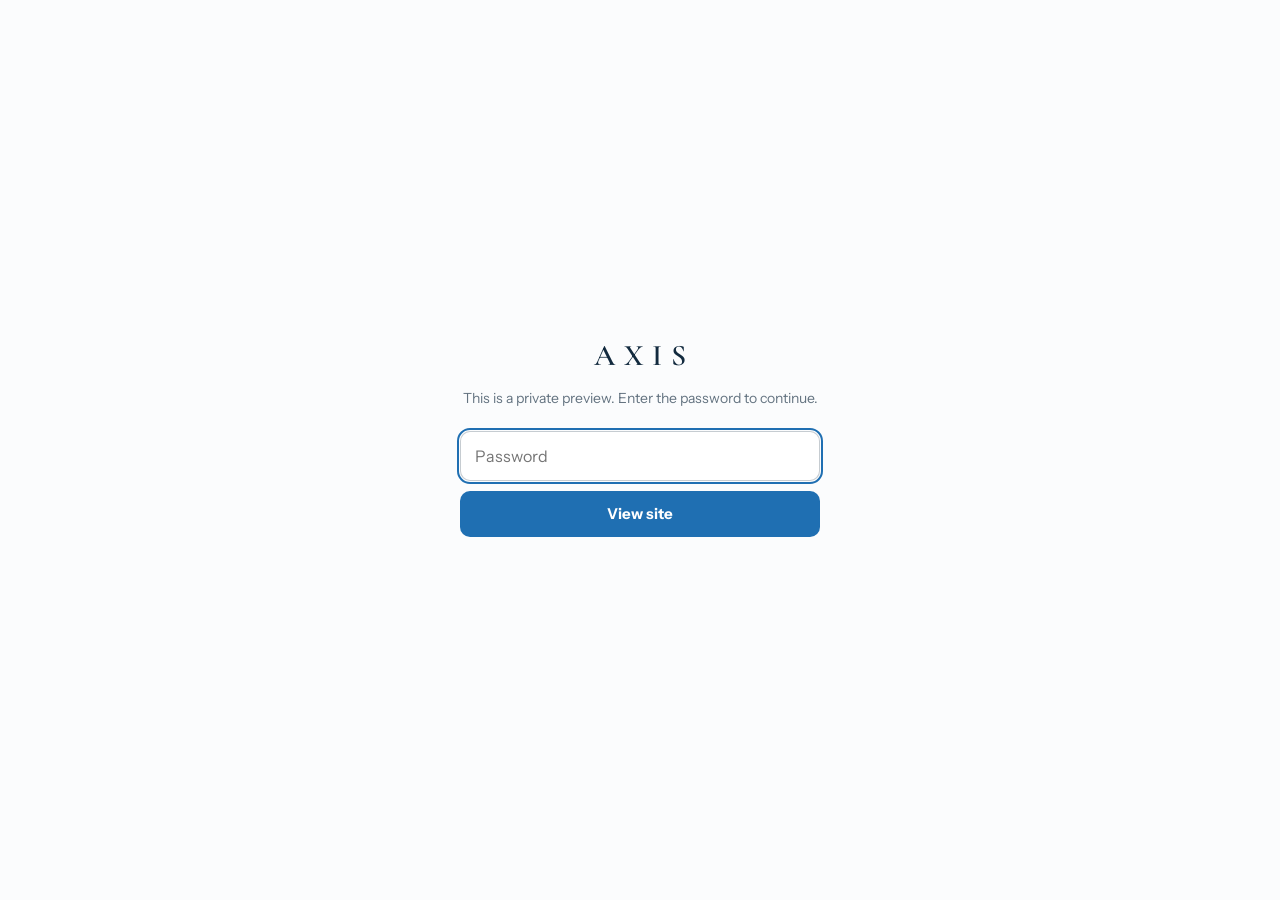
==== about.html @ 9e1ca2cb "Axis Chiropractic demo site with password screen" ====
<!DOCTYPE html>
<html lang="en">
<head>
  <meta charset="utf-8">
  <meta name="viewport" content="width=device-width, initial-scale=1">
  <meta name="robots" content="noindex, nofollow">
  <script src="gate.js"></script>
  <title>About Dr. Rob Dorn · Axis Chiropractic · Oconomowoc, WI</title>
  <meta name="description" content="Meet Dr. Rob Dorn, chiropractor in Oconomowoc, WI since 2004. NWHSU graduate and former Chiropractic Society of Wisconsin board member. Care for every chapter of life.">
  <link rel="preconnect" href="https://fonts.googleapis.com">
  <link rel="preconnect" href="https://fonts.gstatic.com" crossorigin>
  <link href="https://fonts.googleapis.com/css2?family=Cormorant+Garamond:ital,wght@0,500;0,600;1,500&family=Instrument+Sans:wght@400;500;600;700&display=swap" rel="stylesheet">
  <link rel="stylesheet" href="styles.css">
</head>
<body data-page="about">

  <header id="site-header"></header>

  <main>
    <!-- HERO / BIO -->
    <section class="about-hero bg-page">
      <div class="wrap">
        <div>
          <div class="eyebrow">About us</div>
          <h1 class="h1">Meet Dr. Rob Dorn</h1>
          <p class="about-bio">Dr. Rob has been practicing and serving Oconomowoc and the surrounding Lake Country area for 20 years. He graduated from Northwestern Health Sciences University in 2004 and headed straight back to Oconomowoc to open a solo practice.</p>
          <p class="about-bio">He's a former Chiropractic Society of Wisconsin board member and maintains membership with the ICA and CSW. Outside the office, family comes first: his son Finnegan is a constant source of enjoyment and unconditional love. He attends Whitestone Church and enjoys camping, fishing, and working out.</p>
          <div class="credstrip">
            <div class="cred"><div class="n">2004</div><div class="l">practicing since</div></div>
            <div class="cred"><div class="n">NWHSU</div><div class="l">doctorate</div></div>
            <div class="cred"><div class="n">CSW</div><div class="l">former board member</div></div>
            <div class="cred"><div class="n">ICA</div><div class="l">member</div></div>
          </div>
        </div>
        <div class="portrait-col">
          <div class="portrait-lg">
            <img src="assets/dr-rob-portrait.png" alt="Dr. Rob Dorn">
          </div>
          <div class="quote-card">
            <div class="eyebrow" style="margin-bottom:12px">Why he still gets adjusted weekly</div>
            <div class="big">"Chiropractic care helped me as a kid with asthma and allergies, then helped me perform and recover in sports. Today I still get adjusted weekly because it helps my mental acuity, sleep, and recovery. That quality of life is what I want for everyone, from babies to the more 'seasoned' folks."</div>
            <div class="by">Dr. Rob Dorn</div>
          </div>
        </div>
      </div>
    </section>

    <!-- PHILOSOPHY -->
    <section class="philosophy navy">
      <div class="wrap">
        <div class="eyebrow eyebrow--onnavy" style="margin-bottom:28px">Our philosophy</div>
        <div class="phil-grid">
          <div class="phil-card">
            <div class="t">Our mission</div>
            <div class="d">To serve our community with passion, empathy, and gratitude. You're a neighbor here, not a number; care is personal, honest, and unhurried.</div>
          </div>
          <div class="phil-card">
            <div class="t">Our purpose</div>
            <div class="d">Optimizing neurostructural function. In plain English: helping your spine and nervous system work the way they're built to, so your whole body works better.</div>
          </div>
        </div>
      </div>
    </section>

    <!-- CARE FOR EVERY CHAPTER -->
    <section class="chapter bg-white divider-top">
      <div class="wrap">
        <div class="chapter-img">
          <img src="assets/dr-rob-adjusting.png" alt="Dr. Rob adjusting an infant during a family visit">
        </div>
        <div>
          <div class="eyebrow">Care for every chapter</div>
          <h2 class="h3">From first adjustments to "seasoned" spines</h2>
          <p class="lead" style="margin:16px 0 26px;max-width:52ch">Dr. Rob's own chiropractic story started in childhood, so babies, kids, athletes, parents, and grandparents all get care adapted to their age, size, and goals. Twenty years in, many patients are second-generation.</p>
          <div class="cta-row">
            <a class="btn btn--navy btn--sm" data-href="book" href="#">Book your first visit</a>
            <a class="btn btn--outline btn--sm" href="conditions.html">See what we treat</a>
          </div>
        </div>
      </div>
    </section>
  </main>

  <footer id="site-footer"></footer>
  <div id="mobile-bar"></div>

  <script src="site.js"></script>
</body>
</html>
---- styles.css ----
/* ==========================================================================
   Axis Chiropractic — shared stylesheet
   Design tokens from the handoff reference markup. High-fidelity recreation.
   ========================================================================== */

:root {
  --bg: #FBFCFD;
  --white: #fff;
  --ink: #122A3E;
  --blue: #1F6FB2;
  --blue-light: #7FB4DE;
  --amber: #B45309;
  --amber-bg: #FFF7ED;
  --amber-hi: #FDE68A;
  --red: #D0141C;

  --muted: rgba(18, 42, 62, .75);
  --muted-2: rgba(18, 42, 62, .65);
  --muted-3: rgba(18, 42, 62, .55);

  --card-border: 1.5px solid rgba(18, 42, 62, .24);
  --amber-border: 1.5px solid rgba(180, 83, 9, .4);
  --navy-card-border: 1.5px solid rgba(251, 252, 253, .22);
  --hairline: 1px solid rgba(18, 42, 62, .1);
  --hairline-12: 1px solid rgba(18, 42, 62, .12);
  --input-border: 1px solid rgba(18, 42, 62, .2);

  --serif: 'Cormorant Garamond', Georgia, serif;
  --sans: 'Instrument Sans', system-ui, -apple-system, sans-serif;

  --sh-float: 0 10px 28px rgba(18, 42, 62, .12);
  --sh-relief: 0 18px 44px rgba(18, 42, 62, .18);
  --sh-portrait: 0 14px 34px rgba(18, 42, 62, .16);

  --maxw: 1200px;
  --pad-x: 48px;
}

* { box-sizing: border-box; }

html { -webkit-text-size-adjust: 100%; }

body {
  margin: 0;
  background: var(--bg);
  font-family: var(--sans);
  color: var(--ink);
  font-size: 16px;
  line-height: 1.5;
  -webkit-font-smoothing: antialiased;
}

img { max-width: 100%; }

a { color: inherit; text-decoration: none; }

/* full-bleed section, constrained inner content ------------------------------ */
.wrap {
  max-width: var(--maxw);
  margin: 0 auto;
  padding: 0 var(--pad-x);
}

.section { padding: 60px 0; }
.section--tight { padding: 54px 0; }
.section--pad-top-lg { padding-top: 70px; }
.bg-white { background: var(--white); }
.bg-page { background: var(--bg); }
.divider-top { border-top: var(--hairline); }

/* ---------- typography helpers ---------- */
.eyebrow {
  font-family: var(--sans);
  font-weight: 600;
  font-size: 12px;
  letter-spacing: .14em;
  text-transform: uppercase;
  color: var(--blue);
  margin-bottom: 20px;
}
.eyebrow--amber { color: var(--amber); }
.eyebrow--onnavy { color: var(--blue-light); }
.eyebrow--gold { color: var(--amber-hi); }
.eyebrow--muted { color: var(--muted-3); }

.serif { font-family: var(--serif); font-weight: 500; }

.h1 { font-family: var(--serif); font-weight: 500; font-size: 58px; line-height: 1.05; text-wrap: pretty; margin: 0; }
.h2 { font-family: var(--serif); font-weight: 500; font-size: 42px; line-height: 1.1; text-wrap: pretty; margin: 0; }
.h3 { font-family: var(--serif); font-weight: 500; font-size: 36px; line-height: 1.15; margin: 0; }
.h4 { font-family: var(--serif); font-weight: 500; font-size: 30px; margin: 0; }

.lead { font-size: 17px; line-height: 1.65; color: var(--muted); }

/* ---------- buttons ---------- */
.btn {
  display: inline-flex;
  align-items: center;
  justify-content: center;
  gap: 8px;
  font-family: var(--sans);
  font-weight: 600;
  font-size: 15px;
  padding: 16px 32px;
  border-radius: 999px;
  border: 1.5px solid transparent;
  cursor: pointer;
  transition: background-color .15s ease, color .15s ease, border-color .15s ease, box-shadow .15s ease, opacity .15s ease;
  white-space: nowrap;
  text-align: center;
}
.btn--navy { background: var(--ink); color: var(--bg); }
.btn--navy:hover { background: #1c3d59; }
.btn--outline { background: transparent; color: var(--ink); border-color: rgba(18, 42, 62, .25); }
.btn--outline:hover { border-color: var(--blue); box-shadow: 0 4px 16px rgba(18, 42, 62, .08); }
.btn--blue { background: var(--blue); color: #fff; }
.btn--blue:hover { background: #185a92; }
.btn--amber { background: var(--amber); color: var(--amber-bg); font-weight: 700; }
.btn--amber:hover { background: #97440a; }
.btn--sm { padding: 13px 24px; font-size: 13.5px; }
.btn--block { display: flex; width: 100%; }

/* ==========================================================================
   Header: utility bar + primary nav (injected by site.js)
   ========================================================================== */
.util-bar {
  background: var(--ink);
  color: var(--bg);
  font-size: 12.5px;
}
.util-bar .wrap {
  display: flex;
  align-items: center;
  justify-content: space-between;
  padding-top: 9px;
  padding-bottom: 9px;
}
.util-left { display: flex; gap: 22px; opacity: .9; }
.util-phone { font-weight: 600; letter-spacing: .03em; }

.nav {
  background: var(--white);
  border-bottom: var(--hairline-12);
  position: relative;
  z-index: 40;
}
.nav .wrap {
  display: flex;
  align-items: center;
  justify-content: space-between;
  padding-top: 18px;
  padding-bottom: 18px;
}
.nav-links {
  display: flex;
  align-items: center;
  gap: 30px;
  font-size: 14.5px;
  font-weight: 500;
}
.nav-links a { transition: opacity .15s ease; }
.nav-links a.navlink { opacity: .6; }
.nav-links a.navlink:hover { opacity: 1; }
.nav-links a.navlink.is-active { opacity: 1; }

/* logo lockup (HTML, not image) */
.lockup { display: flex; flex-direction: column; line-height: 1; }
.lockup .word {
  font-family: var(--serif);
  font-weight: 600;
  letter-spacing: .3em;
  color: var(--ink);
  margin-right: -.3em;
}
.lockup .rule { background: var(--red); }
.lockup .sub {
  font-weight: 700;
  letter-spacing: .29em;
  color: var(--ink);
  margin-right: -.29em;
}
/* nav lockup size */
.nav .lockup .word { font-size: 27px; }
.nav .lockup .rule { height: 2px; margin: 3px 0 4px; }
.nav .lockup .sub { font-size: 9px; }

/* hamburger */
.hamburger {
  display: none;
  flex-direction: column;
  gap: 4.5px;
  padding: 8px;
  background: none;
  border: 0;
  cursor: pointer;
}
.hamburger span { width: 22px; height: 2px; background: var(--ink); border-radius: 2px; display: block; }
.hamburger span:last-child { width: 15px; }

/* mobile drawer */
.drawer {
  display: none;
  flex-direction: column;
  padding: 8px 20px 18px;
  background: var(--white);
  border-bottom: var(--hairline-12);
}
.drawer.is-open { display: flex; }
.drawer a {
  padding: 13px 4px;
  font-size: 16px;
  font-weight: 500;
  min-height: 44px;
  display: flex;
  align-items: center;
  border-bottom: 1px solid rgba(18, 42, 62, .08);
}
.drawer a.is-active { color: var(--blue); }
.drawer .btn { margin-top: 14px; }

/* ==========================================================================
   Footer (injected)
   ========================================================================== */
.site-footer { background: var(--ink); color: var(--bg); }
.site-footer .wrap {
  display: flex;
  align-items: center;
  justify-content: space-between;
  gap: 24px;
  padding-top: 30px;
  padding-bottom: 30px;
}
.site-footer .lockup .word { font-size: 19px; color: var(--bg); }
.site-footer .lockup .rule { height: 1.5px; margin: 2px 0 3px; }
.site-footer .lockup .sub { font-size: 6.5px; letter-spacing: .28em; color: var(--bg); margin-right: -.28em; }
.footer-addr { font-size: 13px; opacity: .75; }
.footer-book {
  font-size: 13px;
  font-weight: 600;
  border-bottom: 1px solid rgba(251, 252, 253, .5);
  padding-bottom: 2px;
  white-space: nowrap;
}
.footer-book:hover { border-bottom-color: rgba(251, 252, 253, .9); }

/* ==========================================================================
   Mobile sticky bar (injected)
   ========================================================================== */
.mobile-bar {
  display: none;
  position: fixed;
  bottom: 0;
  left: 0;
  right: 0;
  gap: 10px;
  padding: 12px 16px;
  background: rgba(251, 252, 253, .97);
  border-top: var(--hairline-12);
  backdrop-filter: blur(6px);
  z-index: 50;
}
.mobile-bar .book { flex: 1; }
.mobile-bar .call { width: 110px; }

/* ==========================================================================
   Cards / shared components
   ========================================================================== */
.navy { background: var(--ink); color: var(--bg); }
.navy .eyebrow { color: var(--blue-light); }

.card {
  border: var(--card-border);
  border-radius: 12px;
  background: var(--white);
  transition: border-color .15s ease, box-shadow .15s ease;
}
.card--link:hover { border-color: var(--blue); box-shadow: var(--sh-float); }

.navy-card {
  background: var(--ink);
  color: var(--bg);
  border-radius: 16px;
  box-shadow: var(--sh-relief);
}

.amber-card {
  background: #fff;
  border: var(--amber-border);
  border-radius: 10px;
}

.section-head {
  display: flex;
  justify-content: space-between;
  align-items: baseline;
  gap: 20px;
  margin-bottom: 34px;
}
.section-head .kicker {
  font-family: var(--sans);
  font-weight: 600;
  font-size: 12px;
  letter-spacing: .14em;
  color: var(--muted-3);
  text-transform: uppercase;
  white-space: nowrap;
}

/* ---------- HERO (home) ---------- */
.hero .wrap {
  display: grid;
  grid-template-columns: 1.08fr .92fr;
  grid-template-areas: "copy media" "trust media";
  gap: 0 52px;
  align-items: center;
  padding-top: 66px;
  padding-bottom: 58px;
}
.hero-copy { grid-area: copy; }
.hero-media { grid-area: media; position: relative; align-self: center; }
.hero-trust { grid-area: trust; }
.hero-copy .h1 { margin-top: 0; }
.hero-copy .lead { margin: 22px 0 30px; max-width: 46ch; }
.cta-row { display: flex; align-items: center; gap: 16px; flex-wrap: wrap; }
.trust-row {
  display: flex;
  gap: 30px;
  margin-top: 38px;
  font-size: 16.5px;
  color: rgba(18, 42, 62, .7);
  flex-wrap: wrap;
}
.trust-row b { color: var(--ink); font-weight: 700; }

.arch {
  height: 620px;
  border-radius: 235px 235px 16px 16px;
  overflow: hidden;
}
.arch img { width: 148%; height: auto; margin-left: -48%; margin-top: -22%; display: block; }

.float-card {
  position: absolute;
  left: -26px;
  bottom: 30px;
  background: #fff;
  border: var(--hairline-12);
  border-radius: 12px;
  padding: 15px 20px;
  box-shadow: var(--sh-float);
}
.float-card .t { font-size: 13px; font-weight: 600; margin-bottom: 3px; }
.float-card .s { font-weight: 600; font-size: 12.5px; color: var(--blue); }

/* ---------- same-day relief band ---------- */
.relief { background: linear-gradient(105deg, #FFF7ED 0%, #FBFCFD 60%); border-top: var(--hairline); }
.relief .wrap {
  display: grid;
  grid-template-columns: 1.1fr .9fr;
  gap: 52px;
  align-items: center;
  padding-top: 58px;
  padding-bottom: 58px;
}
.relief .h2 { color: var(--ink); }
.relief-lead { font-size: 15.5px; line-height: 1.65; color: rgba(18, 42, 62, .72); margin: 18px 0 26px; max-width: 52ch; }
.scenarios { display: grid; grid-template-columns: 1fr 1fr; gap: 11px; max-width: 560px; }
.scenario {
  display: flex;
  gap: 11px;
  align-items: center;
  background: #fff;
  border: var(--amber-border);
  border-radius: 10px;
  padding: 14px 16px;
  font-size: 14px;
  font-weight: 600;
}
.scenario .arw { color: var(--amber); font-weight: 800; }
.er-note { font-size: 12.5px; color: rgba(18, 42, 62, .55); margin-top: 20px; max-width: 60ch; }

.relief-card { padding: 38px; }
.relief-card .num { font-family: var(--serif); font-size: 38px; font-weight: 500; letter-spacing: .01em; }
.relief-card .desc { font-size: 14px; line-height: 1.6; opacity: .75; margin: 12px 0 22px; }
.relief-card .callback {
  border: 1px solid rgba(251, 252, 253, .3);
  border-radius: 10px;
  padding: 13px;
  text-align: center;
  font-size: 13.5px;
  font-weight: 600;
  margin-top: 10px;
  display: block;
  transition: background-color .15s ease;
}
.relief-card .callback:hover { background: rgba(251, 252, 253, .08); }

/* ---------- conditions grid ---------- */
.cond-grid { display: grid; grid-template-columns: repeat(3, 1fr); gap: 14px; }
.cond {
  border: var(--card-border);
  border-radius: 12px;
  background: var(--white);
  padding: 24px 26px;
  display: flex;
  justify-content: space-between;
  align-items: center;
  gap: 12px;
  transition: border-color .15s ease, box-shadow .15s ease;
}
.cond:hover { border-color: var(--blue); box-shadow: var(--sh-float); }
.cond .ct { font-size: 17px; font-weight: 700; }
.cond .cs { font-size: 13.5px; color: rgba(18, 42, 62, .6); margin-top: 4px; }
.cond .arw { color: var(--blue); font-weight: 700; flex: none; }

/* ---------- who we see ---------- */
.audiences { display: grid; grid-template-columns: repeat(4, 1fr); gap: 20px; }
.audience .at { font-family: var(--serif); font-size: 25px; margin-bottom: 8px; }
.audience .ad { font-size: 14px; line-height: 1.6; opacity: .72; }

/* ---------- first visit steps ---------- */
.steps {
  display: grid;
  grid-template-columns: 1fr 1fr 1fr;
  border: var(--card-border);
  border-radius: 12px;
  overflow: hidden;
  background: #fff;
}
.step { padding: 32px 30px; }
.step + .step { border-left: var(--card-border); }
.step-num {
  width: 34px; height: 34px;
  border-radius: 50%;
  background: var(--ink);
  color: #fff;
  display: grid;
  place-items: center;
  font-family: var(--serif);
  font-size: 22px;
  font-weight: 600;
  margin-bottom: 16px;
}
.step-t { font-size: 19px; font-weight: 700; margin-bottom: 9px; }
.step-d { font-size: 14.5px; line-height: 1.6; color: var(--muted-2); }

/* ---------- new patient special + reviews split ---------- */
.split-2 { display: grid; grid-template-columns: 1fr 1fr; background: #fff; }
.split-2 .cell { padding: 56px 48px; }
.split-2 .cell--border { border-right: var(--hairline); }
.mini-form { display: grid; gap: 10px; max-width: 360px; }
.field {
  border: var(--input-border);
  border-radius: 9px;
  padding: 13px 16px;
  font-size: 14px;
  font-family: var(--sans);
  color: var(--ink);
  background: #fff;
  width: 100%;
}
.field::placeholder { color: rgba(18, 42, 62, .45); }
textarea.field { resize: vertical; min-height: 96px; }

.quote { font-family: var(--serif); font-size: 23px; line-height: 1.45; font-style: italic; }
.quote-by { margin-top: 12px; font-size: 13.5px; font-weight: 600; }

/* ---------- faq + pricing ---------- */
.faq-list { display: grid; gap: 12px; }
.faq {
  border: var(--card-border);
  border-radius: 11px;
  padding: 19px 22px;
  background: #fff;
}
.faq .q { font-size: 15.5px; font-weight: 700; }
.faq .a { font-size: 14px; line-height: 1.6; color: var(--muted-2); margin-top: 6px; }

/* ---------- meet dr rob teaser ---------- */
.meet .wrap {
  display: grid;
  grid-template-columns: auto 1fr auto;
  gap: 44px;
  align-items: center;
  padding-top: 44px;
  padding-bottom: 44px;
}
.meet-portrait { width: 110px; height: 110px; border-radius: 50%; overflow: hidden; }
.meet-portrait img { width: 100%; height: 100%; object-fit: cover; display: block; }
.meet-name { font-family: var(--serif); font-size: 27px; font-weight: 500; }
.meet-body { font-size: 14.5px; line-height: 1.6; color: rgba(18, 42, 62, .7); margin-top: 6px; max-width: 62ch; }

/* ---------- map band ---------- */
.mapband { display: grid; grid-template-columns: 1fr 1fr; background: var(--bg); border-top: var(--hairline); }
.mapband .map { min-height: 300px; overflow: hidden; }
.mapband .map iframe { width: 100%; height: 100%; min-height: 300px; border: 0; display: block; }
.mapband .info { padding: 48px; }
.hours-grid {
  display: grid;
  grid-template-columns: auto 1fr;
  gap: 9px 26px;
  font-size: 14.5px;
  color: var(--muted);
}
.hours-grid b { font-weight: 700; color: var(--ink); }

/* ==========================================================================
   Services page
   ========================================================================== */
.pagehero .wrap { padding-top: 70px; padding-bottom: 56px; }
.pagehero .h1 { font-size: 54px; line-height: 1.06; }
.pagehero .lead { margin: 22px 0 30px; max-width: 58ch; }
.pagehero .h1 { max-width: 22ch; }

.two-col { display: grid; grid-template-columns: 1.1fr .9fr; gap: 52px; align-items: center; }
.two-col .body { font-size: 15.5px; line-height: 1.7; color: var(--muted); max-width: 56ch; }
.two-col .body + .body { margin-top: 16px; }

.every-card { background: var(--ink); color: var(--bg); border-radius: 16px; padding: 36px; }
.every-list { display: grid; gap: 20px; }
.every-list .it .t { font-family: var(--serif); font-size: 23px; margin-bottom: 5px; }
.every-list .it .d { font-size: 14px; line-height: 1.6; opacity: .72; }

.chip-grid { display: grid; grid-template-columns: repeat(3, 1fr); gap: 14px; }
.chip {
  border: var(--card-border);
  border-radius: 12px;
  padding: 22px 24px;
  background: #fff;
  display: flex;
  justify-content: space-between;
  align-items: center;
  gap: 10px;
  font-size: 16px;
  font-weight: 700;
  transition: border-color .15s ease, box-shadow .15s ease;
}
.chip:hover { border-color: var(--blue); box-shadow: var(--sh-float); }
.chip .arw { color: var(--blue); font-weight: 700; flex: none; }

.pricing-card { background: var(--ink); color: var(--bg); border-radius: 14px; padding: 32px 34px; width: 100%; }
.pricing-card .t { font-family: var(--serif); font-size: 25px; line-height: 1.25; }
.pricing-card .d { font-size: 14px; line-height: 1.6; opacity: .75; margin-top: 10px; }

/* ==========================================================================
   About page
   ========================================================================== */
.about-hero .wrap { display: grid; grid-template-columns: 1.15fr .85fr; gap: 56px; align-items: start; padding-top: 70px; padding-bottom: 58px; }
.about-hero .h1 { font-size: 54px; line-height: 1.06; }
.about-bio { font-size: 16.5px; line-height: 1.7; color: rgba(18, 42, 62, .78); max-width: 58ch; }
.about-bio + .about-bio { margin-top: 16px; }
.credstrip { display: flex; margin-top: 36px; border-top: var(--hairline-12); flex-wrap: wrap; }
.cred { padding: 18px 32px; border-left: var(--hairline-12); }
.cred:first-child { padding-left: 0; border-left: 0; }
.cred:last-child { padding-right: 0; }
.cred .n { font-family: var(--serif); font-size: 27px; font-weight: 600; }
.cred .l { font-size: 12.5px; color: rgba(18, 42, 62, .6); margin-top: 3px; }

.portrait-col { display: flex; flex-direction: column; align-items: center; gap: 22px; }
.portrait-lg {
  width: 180px; height: 180px;
  border-radius: 50%;
  overflow: hidden;
  border: 4px solid #fff;
  box-shadow: var(--sh-portrait);
  flex: none;
}
.portrait-lg img { width: 100%; height: 100%; object-fit: cover; display: block; }
.quote-card { background: #fff; border: var(--card-border); border-radius: 14px; padding: 28px 30px; }
.quote-card .big { font-family: var(--serif); font-size: 19.5px; line-height: 1.5; font-style: italic; color: rgba(18, 42, 62, .9); }
.quote-card .by { margin-top: 12px; font-size: 13px; font-weight: 700; }

.philosophy .wrap { padding-top: 58px; padding-bottom: 58px; }
.phil-grid { display: grid; grid-template-columns: 1fr 1fr; gap: 24px; }
.phil-card {
  background: rgba(251, 252, 253, .06);
  border: var(--navy-card-border);
  border-radius: 14px;
  padding: 32px 34px;
}
.phil-card .t { font-family: var(--serif); font-size: 27px; margin-bottom: 10px; }
.phil-card .d { font-size: 15px; line-height: 1.65; opacity: .78; }

.chapter .wrap { display: grid; grid-template-columns: .9fr 1.1fr; gap: 52px; align-items: center; padding-top: 58px; padding-bottom: 58px; }
.chapter-img { height: 360px; border-radius: 16px; overflow: hidden; }
.chapter-img img { width: 148%; height: auto; margin-left: -48%; margin-top: -16%; display: block; }

/* ==========================================================================
   Contact page
   ========================================================================== */
.contact-cards { display: grid; grid-template-columns: 1fr 1fr 1fr; gap: 16px; }
.contact-card { border: var(--card-border); border-radius: 14px; padding: 28px; background: #fff; transition: border-color .15s ease, box-shadow .15s ease; }
.contact-card:hover { border-color: var(--blue); box-shadow: var(--sh-float); }
.contact-card .lbl { font-size: 11.5px; font-weight: 600; letter-spacing: .14em; text-transform: uppercase; margin-bottom: 10px; color: var(--blue); }
.contact-card .lbl--amber { color: var(--amber); }
.contact-card .big { font-family: var(--serif); font-size: 28px; font-weight: 500; }
.contact-card .big--sm { font-size: 24px; line-height: 1.2; }
.contact-card .sub { font-size: 13.5px; color: var(--muted-2); margin-top: 8px; }
.contact-card--amber { border: var(--amber-border); background: linear-gradient(135deg, #FFF7ED, #FDF1DF); }

.contact-form-grid { display: grid; grid-template-columns: 1.1fr .9fr; gap: 52px; }
.msg-form .grid2 { display: grid; grid-template-columns: 1fr 1fr; gap: 12px; }
.msg-form .span2 { grid-column: 1 / -1; }
.form-foot { display: flex; align-items: center; gap: 16px; margin-top: 16px; flex-wrap: wrap; }
.form-foot .note { font-size: 12.5px; color: var(--muted-3); }

.side-stack { display: flex; flex-direction: column; gap: 20px; }
.hours-card { border: var(--card-border); border-radius: 14px; padding: 30px 32px; background: var(--bg); }
.hours-card .t { font-family: var(--serif); font-size: 25px; font-weight: 500; margin-bottom: 16px; }
.call-card { background: linear-gradient(135deg, #FFF7ED, #FDF1DF); border: var(--amber-border); border-radius: 14px; padding: 28px 32px; }
.call-card .t { font-family: var(--serif); font-size: 22px; line-height: 1.3; }

/* form status message */
.form-status { display: none; }
.form-status.is-visible { display: block; }
.form-success {
  border: var(--card-border);
  border-color: rgba(31, 111, 178, .5);
  background: rgba(31, 111, 178, .06);
  border-radius: 12px;
  padding: 24px 26px;
  font-size: 15px;
  line-height: 1.6;
}
.form-error {
  color: var(--amber);
  font-size: 13.5px;
  margin-top: 10px;
  display: none;
}
.form-error.is-visible { display: block; }
.field.is-invalid { border-color: var(--amber); }

/* ==========================================================================
   Conditions page
   ========================================================================== */
.cond-hero .wrap { padding-top: 70px; padding-bottom: 40px; }
.cond-hero .h1 { font-size: 54px; line-height: 1.06; }
.cond-index { display: flex; flex-wrap: wrap; gap: 10px; margin-top: 28px; }
.cond-index a {
  border: var(--card-border);
  border-radius: 999px;
  padding: 9px 18px;
  font-size: 13.5px;
  font-weight: 600;
  transition: border-color .15s ease, background-color .15s ease;
}
.cond-index a:hover { border-color: var(--blue); background: rgba(31, 111, 178, .05); }

.cond-sections { display: grid; gap: 0; }
.cond-item {
  padding: 36px 0;
  border-top: var(--hairline);
  scroll-margin-top: 90px;
}
.cond-item .cnum { font-family: var(--sans); font-weight: 600; font-size: 12px; letter-spacing: .14em; color: var(--blue); }
.cond-item .h3 { margin: 8px 0 8px; }
.cond-item .desc { font-size: 16px; line-height: 1.65; color: var(--muted); max-width: 60ch; }

/* ==========================================================================
   Responsive: mobile (<= 900px)
   ========================================================================== */
@media (max-width: 900px) {
  :root { --pad-x: 20px; }

  .section, .section--tight { padding: 36px 0; }
  .section--pad-top-lg { padding-top: 36px; }

  /* header */
  .util-bar { font-size: 11.5px; }
  .util-bar .wrap { justify-content: center; gap: 14px; padding-top: 8px; padding-bottom: 8px; }
  .util-left { gap: 14px; }
  .util-left .util-addr { display: none; }
  .nav .wrap { padding-top: 14px; padding-bottom: 14px; }
  .nav .lockup .word { font-size: 21px; }
  .nav .lockup .rule { height: 1.5px; margin: 2px 0 3px; }
  .nav .lockup .sub { font-size: 7px; }
  .nav-links { display: none; }
  .hamburger { display: flex; }

  .mobile-bar { display: flex; }
  body { padding-bottom: 76px; }

  /* typography down-scale */
  .h1 { font-size: 38px; line-height: 1.08; }
  .h2 { font-size: 29px; line-height: 1.12; }
  .h3 { font-size: 28px; }
  .h4 { font-size: 24px; }
  .lead { font-size: 15px; line-height: 1.6; }
  .eyebrow { font-size: 10.5px; margin-bottom: 12px; }

  .section-head { flex-direction: column; gap: 6px; margin-bottom: 18px; }

  /* HERO */
  .hero .wrap {
    grid-template-columns: 1fr;
    grid-template-areas: "copy" "media" "trust";
    gap: 0;
    padding-top: 34px;
    padding-bottom: 30px;
  }
  .hero-copy .lead { margin: 14px 0 20px; max-width: none; }
  .hero-copy .cta-row { flex-direction: column; align-items: stretch; gap: 10px; }
  .hero-copy .cta-row .btn { width: 100%; }
  .arch { height: 440px; border-radius: 175px 175px 14px 14px; }
  .arch img { margin-top: -20%; }
  .float-card { left: 10px; bottom: 14px; padding: 11px 15px; border-radius: 11px; }
  .hero-trust { margin-top: 0; }
  .trust-row { justify-content: center; gap: 18px; margin-top: 18px; font-size: 13.5px; }

  /* relief */
  .relief { background: linear-gradient(160deg, #FFF7ED 0%, #FBFCFD 80%); }
  .relief .wrap { grid-template-columns: 1fr; gap: 18px; padding-top: 36px; padding-bottom: 36px; }
  .relief-lead { font-size: 14px; margin: 12px 0 18px; max-width: none; }
  .scenarios { grid-template-columns: 1fr; gap: 9px; max-width: none; }
  .scenario { font-size: 13.5px; padding: 13px 15px; }
  .relief-card { padding: 26px 24px; box-shadow: var(--sh-relief); border-radius: 14px; }
  .relief-card .num { font-size: 30px; }
  .er-note { order: 5; margin-top: 14px; font-size: 11.5px; }

  /* conditions -> compact chips (hide subtitle) */
  .cond-grid { grid-template-columns: 1fr 1fr; gap: 9px; }
  .cond { padding: 14px 13px; border-radius: 10px; }
  .cond .ct { font-size: 13px; }
  .cond .cs { display: none; }

  /* who we see */
  .audiences { grid-template-columns: 1fr 1fr; gap: 18px 16px; }
  .audience .at { font-size: 21px; margin-bottom: 6px; }
  .audience .ad { font-size: 13px; line-height: 1.55; }

  /* steps -> vertical */
  .steps { grid-template-columns: 1fr; }
  .step { padding: 22px 20px; display: flex; gap: 16px; align-items: flex-start; }
  .step + .step { border-left: 0; border-top: var(--card-border); }
  .step-num { flex: none; margin-bottom: 0; }
  .step-t { font-size: 16.5px; margin-bottom: 5px; }
  .step-d { font-size: 13.5px; line-height: 1.55; }

  /* split sections stack */
  .split-2 { grid-template-columns: 1fr; }
  .split-2 .cell { padding: 36px 20px; }
  .split-2 .cell--border { border-right: 0; border-bottom: var(--hairline); }
  .mini-form { max-width: none; }
  .quote { font-size: 20px; }

  .faq .q { font-size: 14.5px; }
  .faq .a { font-size: 13.5px; }

  /* meet teaser */
  .meet .wrap { grid-template-columns: auto 1fr; gap: 18px; padding-top: 28px; padding-bottom: 28px; }
  .meet-portrait { width: 74px; height: 74px; }
  .meet-name { font-size: 21px; }
  .meet-body { font-size: 13px; line-height: 1.55; }
  .meet .btn { display: none; }

  /* map band */
  .mapband { grid-template-columns: 1fr; }
  .mapband .map { min-height: 190px; }
  .mapband .map iframe { min-height: 190px; height: 190px; }
  .mapband .info { padding: 26px 20px; }
  .mapband .cta-row { display: grid; grid-template-columns: 1fr 1fr; gap: 10px; }
  .mapband .cta-row .btn { width: 100%; }

  /* footer */
  .site-footer .wrap { flex-direction: column; text-align: center; gap: 12px; padding-top: 24px; padding-bottom: 40px; }
  .site-footer .lockup { align-items: center; }
  .site-footer .lockup .rule { width: 74px; }
  .footer-addr { font-size: 12px; line-height: 1.6; }
  .footer-book { display: none; }

  /* services */
  .two-col { grid-template-columns: 1fr; gap: 20px; }
  .two-col .body { max-width: none; }
  .every-card { padding: 26px 24px; margin-top: 4px; }
  .every-list { gap: 16px; }
  .every-list .it .t { font-size: 20px; }
  .every-list .it .d { font-size: 13px; line-height: 1.55; }
  .chip-grid { grid-template-columns: 1fr 1fr; gap: 9px; }
  .chip { padding: 14px 13px; border-radius: 10px; font-size: 13px; }
  .pricing-card { padding: 24px 22px; border-radius: 13px; }
  .pricing-card .t { font-size: 21px; }

  /* about */
  .about-hero .wrap { grid-template-columns: 1fr; gap: 22px; padding-top: 34px; padding-bottom: 30px; text-align: center; }
  .about-hero .h1 { font-size: 34px; }
  .about-bio { text-align: left; font-size: 14.5px; line-height: 1.65; max-width: none; }
  .portrait-lg { width: 140px; height: 140px; }
  .credstrip { display: grid; grid-template-columns: 1fr 1fr; gap: 10px; border-top: 0; margin-top: 22px; }
  .cred { padding: 14px; border-left: 0; border: var(--card-border); border-radius: 11px; background: #fff; text-align: center; }
  .cred .n { font-size: 22px; }
  .cred .l { font-size: 11.5px; }
  .quote-card { padding: 24px 22px; text-align: left; }
  .quote-card .big { font-size: 18.5px; }
  .philosophy .wrap { padding-top: 34px; padding-bottom: 34px; }
  .phil-grid { grid-template-columns: 1fr; gap: 14px; }
  .phil-card { padding: 24px 22px; border-radius: 13px; }
  .phil-card .t { font-size: 22px; }
  .phil-card .d { font-size: 13.5px; line-height: 1.6; }
  .chapter .wrap { grid-template-columns: 1fr; gap: 20px; padding-top: 34px; padding-bottom: 34px; }
  .chapter-img { height: 230px; border-radius: 14px; }
  .chapter .cta-row { display: grid; grid-template-columns: 1fr; gap: 10px; }
  .chapter .cta-row .btn { width: 100%; }

  /* contact */
  .contact-cards { grid-template-columns: 1fr; gap: 11px; }
  .contact-card { padding: 20px; border-radius: 13px; }
  .contact-card .big { font-size: 25px; }
  .contact-card .big--sm { font-size: 20px; }
  .contact-card--call { border: var(--amber-border); background: linear-gradient(135deg, #FFF7ED, #FDF1DF); }
  .hide-mobile { display: none !important; }
  .contact-form-grid { grid-template-columns: 1fr; gap: 24px; }
  .msg-form .grid2 { grid-template-columns: 1fr; }
  .msg-form .btn { width: 100%; }
  .form-foot .note { display: none; }
  .hours-card { padding: 24px 22px; border-radius: 13px; }
  .hours-card .t { font-size: 22px; }

  /* conditions page */
  .cond-hero .h1 { font-size: 34px; }
  .cond-item .h3 { font-size: 26px; }
  .cond-item .desc { font-size: 15px; }
}

/* medium tweak: conditions grid 3->2 earlier for balance */
@media (min-width: 901px) and (max-width: 1040px) {
  .cond-grid { grid-template-columns: repeat(2, 1fr); }
  .chip-grid { grid-template-columns: repeat(2, 1fr); }
}
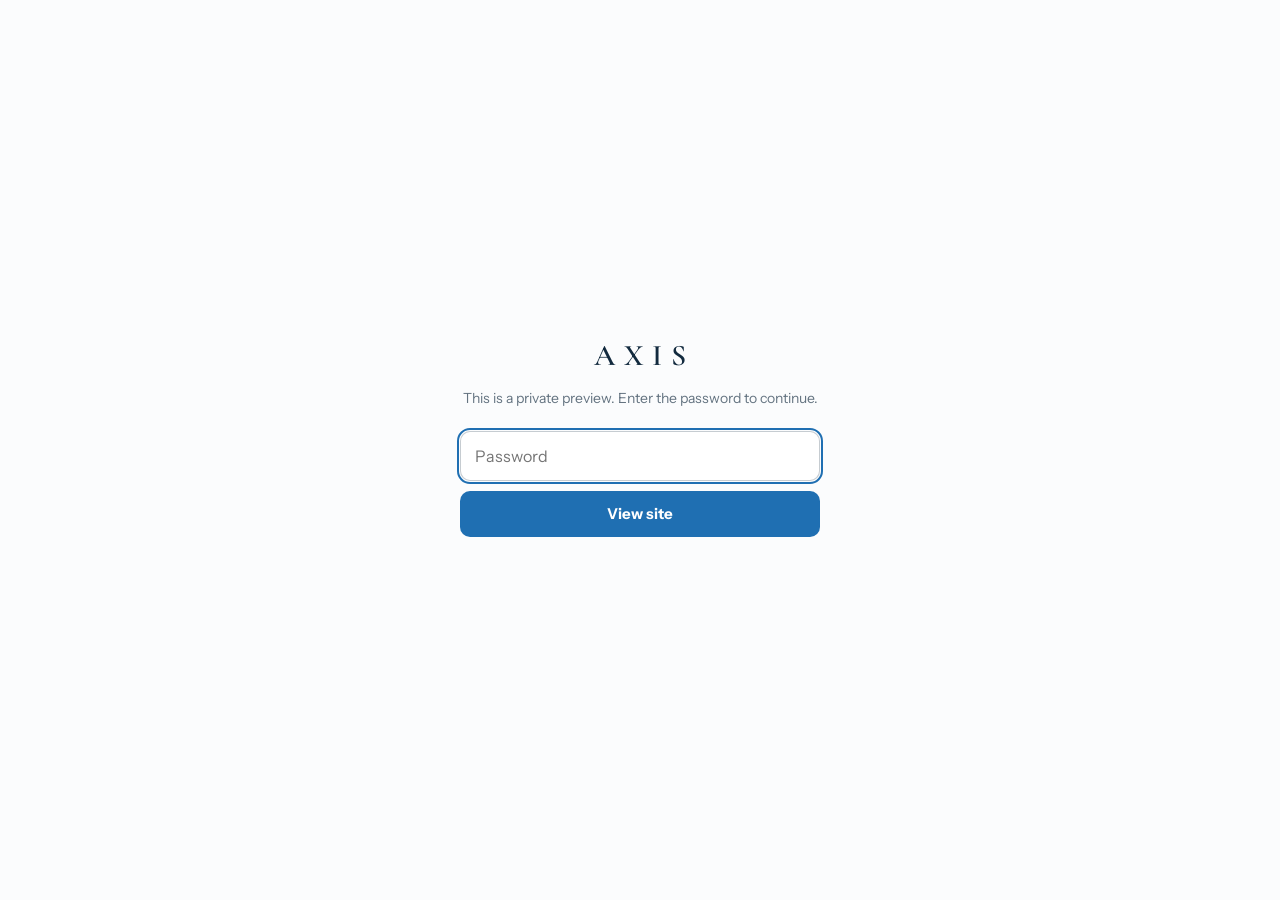
==== commit 88b55d42: "Use 'Former board member' heading" ====
--- a/about.html
+++ b/about.html
@@ -6,7 +6,7 @@
   <meta name="robots" content="noindex, nofollow">
   <script src="gate.js"></script>
   <title>About Dr. Rob Dorn · Axis Chiropractic · Oconomowoc, WI</title>
-  <meta name="description" content="Meet Dr. Rob Dorn, chiropractor in Oconomowoc, WI since 2004. NWHSU graduate and former Chiropractic Society of Wisconsin board member. Care for every chapter of life.">
+  <meta name="description" content="Meet Dr. Rob Dorn, chiropractor in Oconomowoc, WI since 2004. Northwestern Health Sciences University graduate and former Chiropractic Society of Wisconsin board member. Care for every chapter of life.">
   <link rel="preconnect" href="https://fonts.googleapis.com">
   <link rel="preconnect" href="https://fonts.gstatic.com" crossorigin>
   <link href="https://fonts.googleapis.com/css2?family=Cormorant+Garamond:ital,wght@0,500;0,600;1,500&family=Instrument+Sans:wght@400;500;600;700&display=swap" rel="stylesheet">
@@ -24,12 +24,12 @@
           <div class="eyebrow">About us</div>
           <h1 class="h1">Meet Dr. Rob Dorn</h1>
           <p class="about-bio">Dr. Rob has been practicing and serving Oconomowoc and the surrounding Lake Country area for 20 years. He graduated from Northwestern Health Sciences University in 2004 and headed straight back to Oconomowoc to open a solo practice.</p>
-          <p class="about-bio">He's a former Chiropractic Society of Wisconsin board member and maintains membership with the ICA and CSW. Outside the office, family comes first: his son Finnegan is a constant source of enjoyment and unconditional love. He attends Whitestone Church and enjoys camping, fishing, and working out.</p>
+          <p class="about-bio">He's a former Chiropractic Society of Wisconsin board member and is still a member, along with the International Chiropractors Association. Outside the office, family comes first: his son Finnegan is a constant source of enjoyment and unconditional love. He attends Whitestone Church and enjoys camping, fishing, and working out.</p>
           <div class="credstrip">
-            <div class="cred"><div class="n">2004</div><div class="l">practicing since</div></div>
-            <div class="cred"><div class="n">NWHSU</div><div class="l">doctorate</div></div>
-            <div class="cred"><div class="n">CSW</div><div class="l">former board member</div></div>
-            <div class="cred"><div class="n">ICA</div><div class="l">member</div></div>
+            <div class="cred"><div class="n">2004</div><div class="l">Practicing since</div></div>
+            <div class="cred"><div class="n">Doctorate</div><div class="l">Northwestern Health Sciences University</div></div>
+            <div class="cred"><div class="n">Former board member</div><div class="l">Chiropractic Society of Wisconsin</div></div>
+            <div class="cred"><div class="n">Member</div><div class="l">International Chiropractors Association</div></div>
           </div>
         </div>
         <div class="portrait-col">
--- a/styles.css
+++ b/styles.css
@@ -549,11 +549,21 @@
 .about-hero .h1 { font-size: 54px; line-height: 1.06; }
 .about-bio { font-size: 16.5px; line-height: 1.7; color: rgba(18, 42, 62, .78); max-width: 58ch; }
 .about-bio + .about-bio { margin-top: 16px; }
-.credstrip { display: flex; margin-top: 36px; border-top: var(--hairline-12); flex-wrap: wrap; }
-.cred { padding: 18px 32px; border-left: var(--hairline-12); }
-.cred:first-child { padding-left: 0; border-left: 0; }
-.cred:last-child { padding-right: 0; }
+.credstrip {
+  display: grid;
+  grid-template-columns: 1fr 1fr;
+  margin: 36px 6px 6px 0;
+  background: #fff;
+  border: 2px solid var(--ink);
+  border-radius: 14px;
+  box-shadow: 6px 6px 0 var(--blue-light);
+}
+.cred { padding: 20px 24px; }
+.cred:nth-child(even) { border-left: 1.5px solid rgba(18, 42, 62, .25); }
+.cred:nth-child(n+3) { border-top: 1.5px solid rgba(18, 42, 62, .25); }
 .cred .n { font-family: var(--serif); font-size: 27px; font-weight: 600; }
+/* short red rule under each credential, echoing the logo lockup */
+.cred .n::after { content: ""; display: block; width: 22px; height: 2px; background: var(--red); margin: 6px 0 4px; }
 .cred .l { font-size: 12.5px; color: rgba(18, 42, 62, .6); margin-top: 3px; }
 
 .portrait-col { display: flex; flex-direction: column; align-items: center; gap: 22px; }
@@ -566,7 +576,7 @@
   flex: none;
 }
 .portrait-lg img { width: 100%; height: 100%; object-fit: cover; display: block; }
-.quote-card { background: #fff; border: var(--card-border); border-radius: 14px; padding: 28px 30px; }
+.quote-card { background: #fff; border: 1.5px solid rgba(18, 42, 62, .45); border-left: 5px solid var(--blue); border-radius: 14px; padding: 28px 30px; box-shadow: 0 6px 20px rgba(18, 42, 62, .1); }
 .quote-card .big { font-family: var(--serif); font-size: 19.5px; line-height: 1.5; font-style: italic; color: rgba(18, 42, 62, .9); }
 .quote-card .by { margin-top: 12px; font-size: 13px; font-weight: 700; }
 
@@ -638,14 +648,17 @@
 .cond-hero .h1 { font-size: 54px; line-height: 1.06; }
 .cond-index { display: flex; flex-wrap: wrap; gap: 10px; margin-top: 28px; }
 .cond-index a {
-  border: var(--card-border);
+  background: var(--ink);
+  color: #fff;
+  border: 1.5px solid var(--ink);
   border-radius: 999px;
   padding: 9px 18px;
   font-size: 13.5px;
   font-weight: 600;
+  box-shadow: 0 2px 6px rgba(18, 42, 62, .15);
   transition: border-color .15s ease, background-color .15s ease;
 }
-.cond-index a:hover { border-color: var(--blue); background: rgba(31, 111, 178, .05); }
+.cond-index a:hover { background: var(--blue); border-color: var(--blue); }
 
 .cond-sections { display: grid; gap: 0; }
 .cond-item {
@@ -653,8 +666,7 @@
   border-top: var(--hairline);
   scroll-margin-top: 90px;
 }
-.cond-item .cnum { font-family: var(--sans); font-weight: 600; font-size: 12px; letter-spacing: .14em; color: var(--blue); }
-.cond-item .h3 { margin: 8px 0 8px; }
+.cond-item .h3 { margin: 0 0 8px; }
 .cond-item .desc { font-size: 16px; line-height: 1.65; color: var(--muted); max-width: 60ch; }
 
 /* ==========================================================================
@@ -786,9 +798,10 @@
   .about-hero .h1 { font-size: 34px; }
   .about-bio { text-align: left; font-size: 14.5px; line-height: 1.65; max-width: none; }
   .portrait-lg { width: 140px; height: 140px; }
-  .credstrip { display: grid; grid-template-columns: 1fr 1fr; gap: 10px; border-top: 0; margin-top: 22px; }
-  .cred { padding: 14px; border-left: 0; border: var(--card-border); border-radius: 11px; background: #fff; text-align: center; }
+  .credstrip { display: grid; grid-template-columns: 1fr 1fr; gap: 12px; margin: 22px 4px 4px 0; background: none; border: 0; border-radius: 0; box-shadow: none; }
+  .cred, .cred:nth-child(n) { padding: 14px; border: 2px solid var(--ink); border-radius: 11px; background: #fff; text-align: center; box-shadow: 4px 4px 0 var(--blue-light); }
   .cred .n { font-size: 22px; }
+  .cred .n::after { margin: 5px auto 3px; }
   .cred .l { font-size: 11.5px; }
   .quote-card { padding: 24px 22px; text-align: left; }
   .quote-card .big { font-size: 18.5px; }
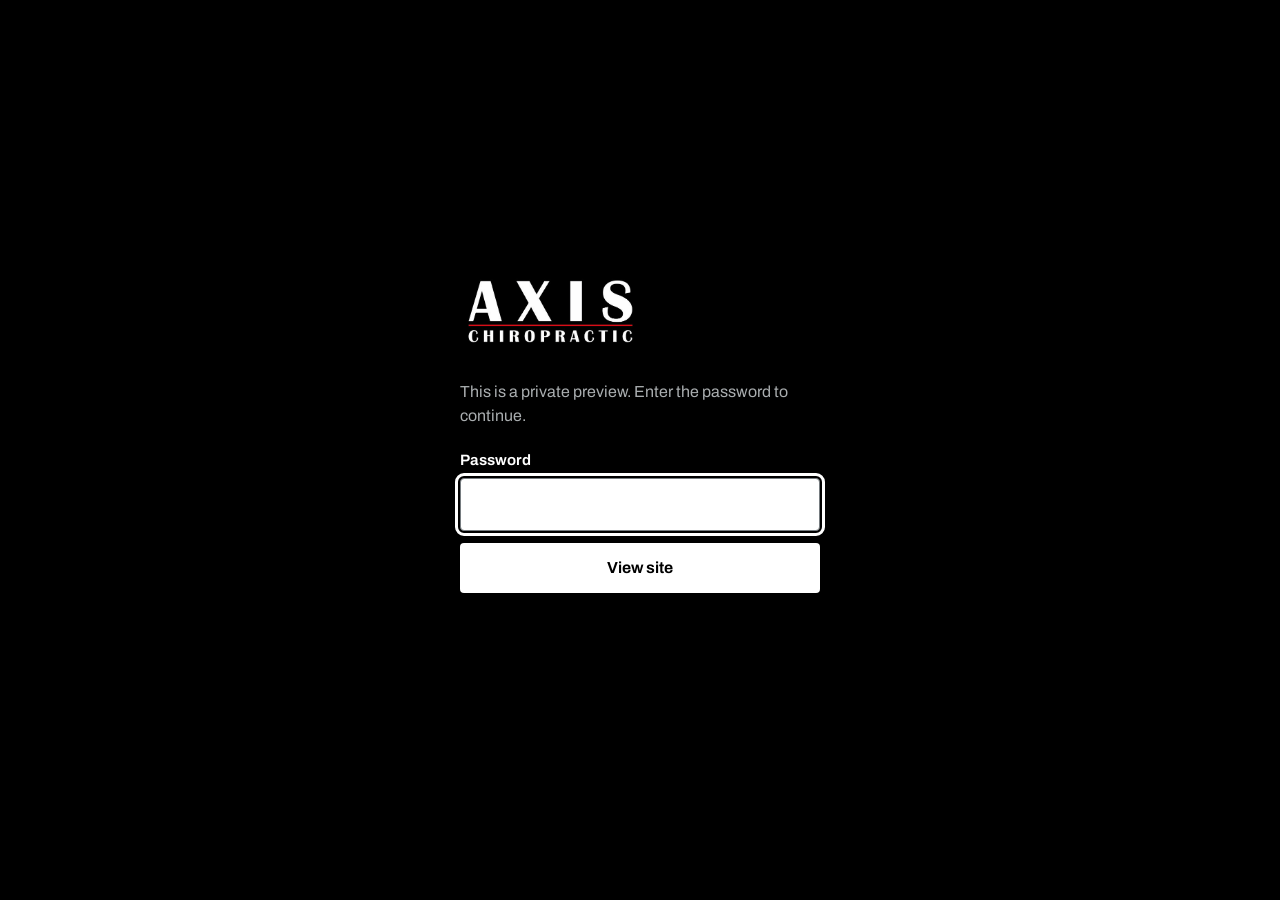
==== commit 01cea1f4: "New look built from the real Axis logo Heavy white type on black with the logo's red rule for the he" ====
--- a/about.html
+++ b/about.html
@@ -5,26 +5,36 @@
   <meta name="viewport" content="width=device-width, initial-scale=1">
   <meta name="robots" content="noindex, nofollow">
   <script src="gate.js"></script>
-  <title>About Dr. Rob Dorn · Axis Chiropractic · Oconomowoc, WI</title>
+  <title>About Dr. Rob Dorn | Axis Chiropractic | Oconomowoc, WI</title>
   <meta name="description" content="Meet Dr. Rob Dorn, chiropractor in Oconomowoc, WI since 2004. Northwestern Health Sciences University graduate and former Chiropractic Society of Wisconsin board member. Care for every chapter of life.">
   <link rel="preconnect" href="https://fonts.googleapis.com">
   <link rel="preconnect" href="https://fonts.gstatic.com" crossorigin>
-  <link href="https://fonts.googleapis.com/css2?family=Cormorant+Garamond:ital,wght@0,500;0,600;1,500&family=Instrument+Sans:wght@400;500;600;700&display=swap" rel="stylesheet">
+  <link href="https://fonts.googleapis.com/css2?family=Archivo:wdth,wght@62..125,400..800&family=Source+Serif+4:ital,opsz,wght@1,8..60,400&display=swap" rel="stylesheet">
   <link rel="stylesheet" href="styles.css">
 </head>
 <body data-page="about">
 
-  <header id="site-header"></header>
+  <header id="site-header" class="band"></header>
 
   <main>
-    <!-- HERO / BIO -->
-    <section class="about-hero bg-page">
+    <!-- PAGE HEAD -->
+    <section class="band page-head page-head--about">
       <div class="wrap">
         <div>
-          <div class="eyebrow">About us</div>
-          <h1 class="h1">Meet Dr. Rob Dorn</h1>
-          <p class="about-bio">Dr. Rob has been practicing and serving Oconomowoc and the surrounding Lake Country area for 20 years. He graduated from Northwestern Health Sciences University in 2004 and headed straight back to Oconomowoc to open a solo practice.</p>
-          <p class="about-bio">He's a former Chiropractic Society of Wisconsin board member and is still a member, along with the International Chiropractors Association. Outside the office, family comes first: his son Finnegan is a constant source of enjoyment and unconditional love. He attends Whitestone Church and enjoys camping, fishing, and working out.</p>
+          <h1 class="display">Meet Dr. Rob Dorn</h1>
+          <span class="rule" aria-hidden="true"></span>
+          <p class="lead">Twenty years of practice in Oconomowoc, and he still gets adjusted every week himself.</p>
+        </div>
+        <img class="portrait" src="assets/dr-rob-portrait.jpg" width="165" height="165" alt="Portrait of Dr. Rob Dorn">
+      </div>
+    </section>
+
+    <!-- BIO + CREDENTIALS + QUOTE -->
+    <section class="section section--paper">
+      <div class="wrap about-intro">
+        <div>
+          <p class="lead">Dr. Rob has been practicing and serving Oconomowoc and the surrounding Lake Country area for 20 years. He graduated from Northwestern Health Sciences University in 2004 and headed straight back to Oconomowoc to open a solo practice.</p>
+          <p class="muted">He's a former Chiropractic Society of Wisconsin board member and is still a member, along with the International Chiropractors Association. Outside the office, family comes first: his son Finnegan is a constant source of enjoyment and unconditional love. He attends Whitestone Church and enjoys camping, fishing, and working out.</p>
           <div class="credstrip">
             <div class="cred"><div class="n">2004</div><div class="l">Practicing since</div></div>
             <div class="cred"><div class="n">Doctorate</div><div class="l">Northwestern Health Sciences University</div></div>
@@ -32,49 +42,43 @@
             <div class="cred"><div class="n">Member</div><div class="l">International Chiropractors Association</div></div>
           </div>
         </div>
-        <div class="portrait-col">
-          <div class="portrait-lg">
-            <img src="assets/dr-rob-portrait.png" alt="Dr. Rob Dorn">
-          </div>
-          <div class="quote-card">
-            <div class="eyebrow" style="margin-bottom:12px">Why he still gets adjusted weekly</div>
-            <div class="big">"Chiropractic care helped me as a kid with asthma and allergies, then helped me perform and recover in sports. Today I still get adjusted weekly because it helps my mental acuity, sleep, and recovery. That quality of life is what I want for everyone, from babies to the more 'seasoned' folks."</div>
-            <div class="by">Dr. Rob Dorn</div>
-          </div>
-        </div>
+        <figure class="panel panel--alert" style="margin:0">
+          <h2 class="h3" style="margin-bottom:16px">Why he still gets adjusted weekly</h2>
+          <blockquote class="quote" style="margin:0;font-size:clamp(20px,1.9vw,23px)">"Chiropractic care helped me as a kid with asthma and allergies, then helped me perform and recover in sports. Today I still get adjusted weekly because it helps my mental acuity, sleep, and recovery. That quality of life is what I want for everyone, from babies to the more 'seasoned' folks."</blockquote>
+          <figcaption class="quote-by">Dr. Rob Dorn</figcaption>
+        </figure>
       </div>
     </section>
 
     <!-- PHILOSOPHY -->
-    <section class="philosophy navy">
+    <section class="section section--white">
       <div class="wrap">
-        <div class="eyebrow eyebrow--onnavy" style="margin-bottom:28px">Our philosophy</div>
-        <div class="phil-grid">
-          <div class="phil-card">
-            <div class="t">Our mission</div>
-            <div class="d">To serve our community with passion, empathy, and gratitude. You're a neighbor here, not a number; care is personal, honest, and unhurried.</div>
+        <div class="sec-head"><h2 class="h2">What guides the practice</h2></div>
+        <div class="cols-2">
+          <div class="col">
+            <h3 class="h3">Our mission</h3>
+            <p>To serve our community with passion, empathy, and gratitude. You're a neighbor here, not a number; care is personal, honest, and unhurried.</p>
           </div>
-          <div class="phil-card">
-            <div class="t">Our purpose</div>
-            <div class="d">Optimizing neurostructural function. In plain English: helping your spine and nervous system work the way they're built to, so your whole body works better.</div>
+          <div class="col">
+            <h3 class="h3">Our purpose</h3>
+            <p>Optimizing neurostructural function. In plain English: helping your spine and nervous system work the way they're built to, so your whole body works better.</p>
           </div>
         </div>
       </div>
     </section>
 
     <!-- CARE FOR EVERY CHAPTER -->
-    <section class="chapter bg-white divider-top">
-      <div class="wrap">
+    <section class="section section--paper">
+      <div class="wrap chapter">
         <div class="chapter-img">
-          <img src="assets/dr-rob-adjusting.png" alt="Dr. Rob adjusting an infant during a family visit">
+          <img src="assets/dr-rob-adjusting.jpg" width="790" height="1400" alt="Dr. Rob adjusting an infant who is lying on her mother during a family visit" loading="lazy">
         </div>
         <div>
-          <div class="eyebrow">Care for every chapter</div>
-          <h2 class="h3">From first adjustments to "seasoned" spines</h2>
-          <p class="lead" style="margin:16px 0 26px;max-width:52ch">Dr. Rob's own chiropractic story started in childhood, so babies, kids, athletes, parents, and grandparents all get care adapted to their age, size, and goals. Twenty years in, many patients are second-generation.</p>
+          <h2 class="h2">From first adjustments to "seasoned" spines</h2>
+          <p class="lead muted" style="margin-top:20px">Dr. Rob's own chiropractic story started in childhood, so babies, kids, athletes, parents, and grandparents all get care adapted to their age, size, and goals. Twenty years in, many patients are second-generation.</p>
           <div class="cta-row">
-            <a class="btn btn--navy btn--sm" data-href="book" href="#">Book your first visit</a>
-            <a class="btn btn--outline btn--sm" href="conditions.html">See what we treat</a>
+            <a class="btn btn--dark" data-href="book" href="#">Book your first visit</a>
+            <a class="btn btn--ghost" href="conditions.html">See what we treat</a>
           </div>
         </div>
       </div>
--- a/styles.css
+++ b/styles.css
@@ -1,842 +1,393 @@
 /* ==========================================================================
-   Axis Chiropractic — shared stylesheet
-   Design tokens from the handoff reference markup. High-fidelity recreation.
+   Axis Chiropractic, shared styles
+   Built from the real logo: heavy white type on black, one red rule.
+   Black bands carry the brand (header, page heads, footer); everything
+   else is quiet light paper so the content does the work.
    ========================================================================== */
 
 :root {
-  --bg: #FBFCFD;
+  /* color */
+  --black: #000;          /* logo field */
+  --ink: #191c1e;         /* body text on light */
+  --paper: #f1f2ee;       /* cool limestone page tone */
   --white: #fff;
-  --ink: #122A3E;
-  --blue: #1F6FB2;
-  --blue-light: #7FB4DE;
-  --amber: #B45309;
-  --amber-bg: #FFF7ED;
-  --amber-hi: #FDE68A;
-  --red: #D0141C;
-
-  --muted: rgba(18, 42, 62, .75);
-  --muted-2: rgba(18, 42, 62, .65);
-  --muted-3: rgba(18, 42, 62, .55);
-
-  --card-border: 1.5px solid rgba(18, 42, 62, .24);
-  --amber-border: 1.5px solid rgba(180, 83, 9, .4);
-  --navy-card-border: 1.5px solid rgba(251, 252, 253, .22);
-  --hairline: 1px solid rgba(18, 42, 62, .1);
-  --hairline-12: 1px solid rgba(18, 42, 62, .12);
-  --input-border: 1px solid rgba(18, 42, 62, .2);
-
-  --serif: 'Cormorant Garamond', Georgia, serif;
-  --sans: 'Instrument Sans', system-ui, -apple-system, sans-serif;
-
-  --sh-float: 0 10px 28px rgba(18, 42, 62, .12);
-  --sh-relief: 0 18px 44px rgba(18, 42, 62, .18);
-  --sh-portrait: 0 14px 34px rgba(18, 42, 62, .16);
-
-  --maxw: 1200px;
-  --pad-x: 48px;
-}
-
-* { box-sizing: border-box; }
-
-html { -webkit-text-size-adjust: 100%; }
-
+  --red: #d01117;         /* logo rule */
+  --red-dark: #a80d12;
+  --stone: #cfd2cb;       /* hairlines on paper */
+  --muted: #565c60;       /* secondary text on light, 6:1 on paper */
+  --on-black: #e9eae7;    /* body text on black */
+  --on-black-muted: #a9adaf;
+  --field-border: #767c80;
+
+  /* type */
+  --sans: "Archivo", "Helvetica Neue", Arial, sans-serif;
+  --serif: "Source Serif 4", Georgia, serif;
+
+  /* layout */
+  --max: 1200px;
+  --gutter: clamp(20px, 4vw, 40px);
+  --section: clamp(56px, 8vw, 104px);
+}
+
+/* ---------- base ---------- */
+*, *::before, *::after { box-sizing: border-box; }
+html { -webkit-text-size-adjust: 100%; scroll-padding-top: 24px; }
 body {
   margin: 0;
-  background: var(--bg);
   font-family: var(--sans);
+  font-size: 17px;
+  line-height: 1.6;
   color: var(--ink);
-  font-size: 16px;
-  line-height: 1.5;
+  background: var(--paper);
   -webkit-font-smoothing: antialiased;
 }
-
-img { max-width: 100%; }
-
-a { color: inherit; text-decoration: none; }
-
-/* full-bleed section, constrained inner content ------------------------------ */
-.wrap {
-  max-width: var(--maxw);
-  margin: 0 auto;
-  padding: 0 var(--pad-x);
-}
-
-.section { padding: 60px 0; }
-.section--tight { padding: 54px 0; }
-.section--pad-top-lg { padding-top: 70px; }
-.bg-white { background: var(--white); }
-.bg-page { background: var(--bg); }
-.divider-top { border-top: var(--hairline); }
-
-/* ---------- typography helpers ---------- */
-.eyebrow {
-  font-family: var(--sans);
-  font-weight: 600;
-  font-size: 12px;
-  letter-spacing: .14em;
-  text-transform: uppercase;
-  color: var(--blue);
-  margin-bottom: 20px;
-}
-.eyebrow--amber { color: var(--amber); }
-.eyebrow--onnavy { color: var(--blue-light); }
-.eyebrow--gold { color: var(--amber-hi); }
-.eyebrow--muted { color: var(--muted-3); }
-
-.serif { font-family: var(--serif); font-weight: 500; }
-
-.h1 { font-family: var(--serif); font-weight: 500; font-size: 58px; line-height: 1.05; text-wrap: pretty; margin: 0; }
-.h2 { font-family: var(--serif); font-weight: 500; font-size: 42px; line-height: 1.1; text-wrap: pretty; margin: 0; }
-.h3 { font-family: var(--serif); font-weight: 500; font-size: 36px; line-height: 1.15; margin: 0; }
-.h4 { font-family: var(--serif); font-weight: 500; font-size: 30px; margin: 0; }
-
-.lead { font-size: 17px; line-height: 1.65; color: var(--muted); }
+img { max-width: 100%; display: block; }
+a { color: inherit; }
+p { margin: 0; }
+h1, h2, h3 { margin: 0; }
+button, input, textarea { font: inherit; }
+
+:focus-visible { outline: 3px solid var(--red); outline-offset: 3px; }
+.band :focus-visible, .site-footer :focus-visible { outline-color: var(--white); }
+
+.wrap { max-width: var(--max); margin: 0 auto; padding: 0 var(--gutter); }
+.visually-hidden {
+  position: absolute; width: 1px; height: 1px; overflow: hidden;
+  clip: rect(0 0 0 0); white-space: nowrap;
+}
+
+/* ---------- type scale ---------- */
+.display {
+  font-weight: 800;
+  font-stretch: 112%;
+  font-size: clamp(42px, 6.4vw, 84px);
+  line-height: .98;
+  letter-spacing: -.012em;
+  text-wrap: balance;
+}
+.h2 {
+  font-weight: 800;
+  font-stretch: 106%;
+  font-size: clamp(30px, 3.6vw, 44px);
+  line-height: 1.05;
+  letter-spacing: -.008em;
+  text-wrap: balance;
+}
+.h3 { font-weight: 700; font-size: 22px; line-height: 1.25; }
+.lead { font-size: clamp(18px, 1.6vw, 20px); line-height: 1.55; max-width: 58ch; }
+.muted { color: var(--muted); }
+.small { font-size: 15px; }
+
+/* the logo's red rule, used once per band under the main heading */
+.rule { display: block; width: 96px; height: 6px; background: var(--red); margin: 26px 0; transform-origin: left; }
+/* short red tick for list items */
+.tick { position: relative; padding-left: 30px; }
+.tick::before { content: ""; position: absolute; left: 0; top: .72em; width: 18px; height: 3px; background: var(--red); }
 
 /* ---------- buttons ---------- */
 .btn {
-  display: inline-flex;
-  align-items: center;
-  justify-content: center;
-  gap: 8px;
-  font-family: var(--sans);
-  font-weight: 600;
-  font-size: 15px;
-  padding: 16px 32px;
-  border-radius: 999px;
-  border: 1.5px solid transparent;
-  cursor: pointer;
-  transition: background-color .15s ease, color .15s ease, border-color .15s ease, box-shadow .15s ease, opacity .15s ease;
-  white-space: nowrap;
-  text-align: center;
-}
-.btn--navy { background: var(--ink); color: var(--bg); }
-.btn--navy:hover { background: #1c3d59; }
-.btn--outline { background: transparent; color: var(--ink); border-color: rgba(18, 42, 62, .25); }
-.btn--outline:hover { border-color: var(--blue); box-shadow: 0 4px 16px rgba(18, 42, 62, .08); }
-.btn--blue { background: var(--blue); color: #fff; }
-.btn--blue:hover { background: #185a92; }
-.btn--amber { background: var(--amber); color: var(--amber-bg); font-weight: 700; }
-.btn--amber:hover { background: #97440a; }
-.btn--sm { padding: 13px 24px; font-size: 13.5px; }
+  display: inline-flex; align-items: center; justify-content: center;
+  min-height: 50px; padding: 13px 26px;
+  font-family: var(--sans); font-weight: 650; font-size: 16px; line-height: 1.2;
+  text-decoration: none; text-align: center;
+  border: 2px solid transparent; border-radius: 4px; cursor: pointer;
+  transition: background-color .15s ease, color .15s ease, border-color .15s ease;
+}
+.btn--dark { background: var(--black); color: var(--white); }
+.btn--dark:hover { background: var(--red); }
+.btn--light { background: var(--white); color: var(--black); }
+.btn--light:hover { background: var(--paper); }
+.btn--red { background: var(--red); color: var(--white); }
+.btn--red:hover { background: var(--red-dark); }
+.btn--ghost { background: transparent; color: var(--black); border-color: var(--black); }
+.btn--ghost:hover { background: var(--black); color: var(--white); }
+.btn--ghost-light { background: transparent; color: var(--white); border-color: rgba(255,255,255,.55); }
+.btn--ghost-light:hover { border-color: var(--white); background: rgba(255,255,255,.08); }
 .btn--block { display: flex; width: 100%; }
-
-/* ==========================================================================
-   Header: utility bar + primary nav (injected by site.js)
-   ========================================================================== */
-.util-bar {
-  background: var(--ink);
-  color: var(--bg);
-  font-size: 12.5px;
-}
-.util-bar .wrap {
-  display: flex;
-  align-items: center;
-  justify-content: space-between;
-  padding-top: 9px;
-  padding-bottom: 9px;
-}
-.util-left { display: flex; gap: 22px; opacity: .9; }
-.util-phone { font-weight: 600; letter-spacing: .03em; }
-
-.nav {
-  background: var(--white);
-  border-bottom: var(--hairline-12);
-  position: relative;
-  z-index: 40;
-}
-.nav .wrap {
-  display: flex;
-  align-items: center;
-  justify-content: space-between;
-  padding-top: 18px;
-  padding-bottom: 18px;
-}
-.nav-links {
-  display: flex;
-  align-items: center;
-  gap: 30px;
-  font-size: 14.5px;
-  font-weight: 500;
-}
-.nav-links a { transition: opacity .15s ease; }
-.nav-links a.navlink { opacity: .6; }
-.nav-links a.navlink:hover { opacity: 1; }
-.nav-links a.navlink.is-active { opacity: 1; }
-
-/* logo lockup (HTML, not image) */
-.lockup { display: flex; flex-direction: column; line-height: 1; }
-.lockup .word {
-  font-family: var(--serif);
-  font-weight: 600;
-  letter-spacing: .3em;
-  color: var(--ink);
-  margin-right: -.3em;
-}
-.lockup .rule { background: var(--red); }
-.lockup .sub {
-  font-weight: 700;
-  letter-spacing: .29em;
-  color: var(--ink);
-  margin-right: -.29em;
-}
-/* nav lockup size */
-.nav .lockup .word { font-size: 27px; }
-.nav .lockup .rule { height: 2px; margin: 3px 0 4px; }
-.nav .lockup .sub { font-size: 9px; }
-
-/* hamburger */
+.btn--sm { min-height: 44px; padding: 10px 20px; font-size: 15px; }
+.cta-row { display: flex; flex-wrap: wrap; gap: 12px; }
+
+.textlink { font-weight: 650; text-decoration: underline; text-decoration-thickness: 2px; text-underline-offset: 4px; text-decoration-color: var(--red); }
+.textlink:hover { color: var(--red); }
+
+/* ==========================================================================
+   Black band: header + page head share one field, like the logo
+   ========================================================================== */
+.band { background: var(--black); color: var(--on-black); }
+.band .display { color: var(--white); }
+.band .lead { color: var(--on-black); }
+
+.topline { border-bottom: 1px solid #262626; font-size: 14px; color: var(--on-black-muted); }
+.topline .wrap { display: flex; align-items: center; justify-content: space-between; gap: 16px; min-height: 44px; }
+.topline-status b { color: var(--white); font-weight: 650; }
+.topline-phone { display: inline-flex; align-items: center; min-height: 44px; color: var(--white); font-weight: 650; text-decoration: none; }
+.topline-phone:hover { text-decoration: underline; }
+
+.nav .wrap { display: flex; align-items: center; justify-content: space-between; gap: 24px; min-height: 88px; }
+.logo { display: block; line-height: 0; padding: 2px 0; }
+.logo img { height: 52px; width: auto; }
+.nav-links { display: flex; align-items: center; gap: 30px; }
+.navlink { color: var(--on-black); text-decoration: none; font-weight: 550; font-size: 16px; padding: 10px 0; border-bottom: 3px solid transparent; }
+.navlink:hover { color: var(--white); border-bottom-color: #555; }
+.navlink.is-active { color: var(--white); border-bottom-color: var(--red); }
+
 .hamburger {
-  display: none;
-  flex-direction: column;
-  gap: 4.5px;
-  padding: 8px;
-  background: none;
-  border: 0;
-  cursor: pointer;
-}
-.hamburger span { width: 22px; height: 2px; background: var(--ink); border-radius: 2px; display: block; }
-.hamburger span:last-child { width: 15px; }
-
-/* mobile drawer */
-.drawer {
-  display: none;
-  flex-direction: column;
-  padding: 8px 20px 18px;
-  background: var(--white);
-  border-bottom: var(--hairline-12);
-}
-.drawer.is-open { display: flex; }
-.drawer a {
-  padding: 13px 4px;
-  font-size: 16px;
-  font-weight: 500;
-  min-height: 44px;
-  display: flex;
-  align-items: center;
-  border-bottom: 1px solid rgba(18, 42, 62, .08);
-}
-.drawer a.is-active { color: var(--blue); }
-.drawer .btn { margin-top: 14px; }
-
-/* ==========================================================================
-   Footer (injected)
-   ========================================================================== */
-.site-footer { background: var(--ink); color: var(--bg); }
-.site-footer .wrap {
-  display: flex;
-  align-items: center;
-  justify-content: space-between;
-  gap: 24px;
-  padding-top: 30px;
-  padding-bottom: 30px;
-}
-.site-footer .lockup .word { font-size: 19px; color: var(--bg); }
-.site-footer .lockup .rule { height: 1.5px; margin: 2px 0 3px; }
-.site-footer .lockup .sub { font-size: 6.5px; letter-spacing: .28em; color: var(--bg); margin-right: -.28em; }
-.footer-addr { font-size: 13px; opacity: .75; }
-.footer-book {
-  font-size: 13px;
-  font-weight: 600;
-  border-bottom: 1px solid rgba(251, 252, 253, .5);
-  padding-bottom: 2px;
-  white-space: nowrap;
-}
-.footer-book:hover { border-bottom-color: rgba(251, 252, 253, .9); }
-
-/* ==========================================================================
-   Mobile sticky bar (injected)
-   ========================================================================== */
-.mobile-bar {
-  display: none;
-  position: fixed;
-  bottom: 0;
-  left: 0;
-  right: 0;
-  gap: 10px;
-  padding: 12px 16px;
-  background: rgba(251, 252, 253, .97);
-  border-top: var(--hairline-12);
-  backdrop-filter: blur(6px);
-  z-index: 50;
-}
-.mobile-bar .book { flex: 1; }
-.mobile-bar .call { width: 110px; }
-
-/* ==========================================================================
-   Cards / shared components
-   ========================================================================== */
-.navy { background: var(--ink); color: var(--bg); }
-.navy .eyebrow { color: var(--blue-light); }
-
-.card {
-  border: var(--card-border);
-  border-radius: 12px;
-  background: var(--white);
-  transition: border-color .15s ease, box-shadow .15s ease;
-}
-.card--link:hover { border-color: var(--blue); box-shadow: var(--sh-float); }
-
-.navy-card {
-  background: var(--ink);
-  color: var(--bg);
-  border-radius: 16px;
-  box-shadow: var(--sh-relief);
-}
-
-.amber-card {
-  background: #fff;
-  border: var(--amber-border);
-  border-radius: 10px;
-}
-
-.section-head {
-  display: flex;
-  justify-content: space-between;
-  align-items: baseline;
-  gap: 20px;
-  margin-bottom: 34px;
-}
-.section-head .kicker {
-  font-family: var(--sans);
-  font-weight: 600;
-  font-size: 12px;
-  letter-spacing: .14em;
-  color: var(--muted-3);
-  text-transform: uppercase;
-  white-space: nowrap;
-}
-
-/* ---------- HERO (home) ---------- */
-.hero .wrap {
-  display: grid;
-  grid-template-columns: 1.08fr .92fr;
-  grid-template-areas: "copy media" "trust media";
-  gap: 0 52px;
-  align-items: center;
-  padding-top: 66px;
-  padding-bottom: 58px;
-}
-.hero-copy { grid-area: copy; }
-.hero-media { grid-area: media; position: relative; align-self: center; }
-.hero-trust { grid-area: trust; }
-.hero-copy .h1 { margin-top: 0; }
-.hero-copy .lead { margin: 22px 0 30px; max-width: 46ch; }
-.cta-row { display: flex; align-items: center; gap: 16px; flex-wrap: wrap; }
-.trust-row {
-  display: flex;
-  gap: 30px;
-  margin-top: 38px;
-  font-size: 16.5px;
-  color: rgba(18, 42, 62, .7);
-  flex-wrap: wrap;
-}
-.trust-row b { color: var(--ink); font-weight: 700; }
-
-.arch {
-  height: 620px;
-  border-radius: 235px 235px 16px 16px;
-  overflow: hidden;
-}
-.arch img { width: 148%; height: auto; margin-left: -48%; margin-top: -22%; display: block; }
-
-.float-card {
-  position: absolute;
-  left: -26px;
-  bottom: 30px;
-  background: #fff;
-  border: var(--hairline-12);
-  border-radius: 12px;
-  padding: 15px 20px;
-  box-shadow: var(--sh-float);
-}
-.float-card .t { font-size: 13px; font-weight: 600; margin-bottom: 3px; }
-.float-card .s { font-weight: 600; font-size: 12.5px; color: var(--blue); }
-
-/* ---------- same-day relief band ---------- */
-.relief { background: linear-gradient(105deg, #FFF7ED 0%, #FBFCFD 60%); border-top: var(--hairline); }
-.relief .wrap {
-  display: grid;
-  grid-template-columns: 1.1fr .9fr;
-  gap: 52px;
-  align-items: center;
-  padding-top: 58px;
-  padding-bottom: 58px;
-}
-.relief .h2 { color: var(--ink); }
-.relief-lead { font-size: 15.5px; line-height: 1.65; color: rgba(18, 42, 62, .72); margin: 18px 0 26px; max-width: 52ch; }
-.scenarios { display: grid; grid-template-columns: 1fr 1fr; gap: 11px; max-width: 560px; }
-.scenario {
-  display: flex;
-  gap: 11px;
-  align-items: center;
-  background: #fff;
-  border: var(--amber-border);
-  border-radius: 10px;
-  padding: 14px 16px;
-  font-size: 14px;
-  font-weight: 600;
-}
-.scenario .arw { color: var(--amber); font-weight: 800; }
-.er-note { font-size: 12.5px; color: rgba(18, 42, 62, .55); margin-top: 20px; max-width: 60ch; }
-
-.relief-card { padding: 38px; }
-.relief-card .num { font-family: var(--serif); font-size: 38px; font-weight: 500; letter-spacing: .01em; }
-.relief-card .desc { font-size: 14px; line-height: 1.6; opacity: .75; margin: 12px 0 22px; }
-.relief-card .callback {
-  border: 1px solid rgba(251, 252, 253, .3);
-  border-radius: 10px;
-  padding: 13px;
-  text-align: center;
-  font-size: 13.5px;
-  font-weight: 600;
-  margin-top: 10px;
-  display: block;
+  display: none; width: 48px; height: 48px; margin-right: -10px;
+  background: none; border: 0; cursor: pointer; color: var(--white);
+  flex-direction: column; align-items: center; justify-content: center; gap: 6px;
+}
+.hamburger span { display: block; width: 24px; height: 2px; background: currentColor; transition: transform .2s ease, opacity .2s ease; }
+.hamburger[aria-expanded="true"] span:nth-child(1) { transform: translateY(8px) rotate(45deg); }
+.hamburger[aria-expanded="true"] span:nth-child(2) { opacity: 0; }
+.hamburger[aria-expanded="true"] span:nth-child(3) { transform: translateY(-8px) rotate(-45deg); }
+
+.drawer { display: none; border-top: 1px solid #262626; padding: 8px var(--gutter) 24px; }
+.drawer.is-open { display: grid; }
+.drawer a:not(.btn) { color: var(--white); text-decoration: none; font-size: 20px; font-weight: 650; padding: 14px 0; border-bottom: 1px solid #222; }
+.drawer a.is-active { box-shadow: inset 4px 0 0 var(--red); padding-left: 14px; }
+.drawer .btn { margin-top: 20px; }
+
+/* inner page heads */
+.page-head .wrap { padding-top: clamp(40px, 6vw, 80px); padding-bottom: clamp(48px, 7vw, 96px); }
+.page-head .cta-row { margin-top: 32px; }
+
+/* ---------- home hero ---------- */
+.hero { display: grid; grid-template-columns: minmax(0, 1.08fr) minmax(0, .92fr); }
+.hero-copy {
+  padding: clamp(48px, 6vw, 88px) clamp(24px, 4vw, 64px) clamp(48px, 6vw, 80px) max(var(--gutter), calc((100vw - var(--max)) / 2 + var(--gutter)));
+  display: flex; flex-direction: column; justify-content: center;
+}
+.hero-copy .cta-row { margin-top: 34px; }
+.hero-facts { display: flex; flex-wrap: wrap; gap: 0; margin-top: 44px; padding-top: 22px; border-top: 1px solid #2a2a2a; }
+.hero-facts div { padding-right: 26px; margin-right: 26px; border-right: 1px solid #333; font-size: 15px; color: var(--on-black-muted); }
+.hero-facts div:last-child { border-right: 0; margin-right: 0; padding-right: 0; }
+.hero-facts b { display: block; color: var(--white); font-size: 22px; font-weight: 800; font-stretch: 108%; line-height: 1.2; }
+.hero-photo { position: relative; min-height: 560px; }
+.hero-photo img { position: absolute; inset: 0; width: 100%; height: 100%; object-fit: cover; object-position: 50% 28%; }
+
+/* the one orchestrated moment: headline settles, then the red rule draws */
+@media (prefers-reduced-motion: no-preference) {
+  .band .display { animation: settle .6s cubic-bezier(.2, .7, .2, 1) both; }
+  .band .rule { animation: draw .55s cubic-bezier(.6, 0, .2, 1) .35s both; }
+}
+@keyframes settle { from { opacity: 0; transform: translateY(14px); } to { opacity: 1; transform: none; } }
+@keyframes draw { from { transform: scaleX(0); } to { transform: scaleX(1); } }
+
+/* ==========================================================================
+   Light sections
+   ========================================================================== */
+.section { padding: var(--section) 0; }
+.section--white { background: var(--white); }
+.section + .section--paper, .section--paper + .section--paper { border-top: 1px solid var(--stone); }
+.sec-head { max-width: 760px; margin-bottom: clamp(32px, 4vw, 52px); }
+.sec-head .lead, .sec-head p { margin-top: 16px; }
+.sec-head--row { max-width: none; display: flex; align-items: end; justify-content: space-between; gap: 24px; flex-wrap: wrap; }
+
+.split { display: grid; grid-template-columns: minmax(0, 1fr) minmax(0, 1fr); gap: clamp(32px, 6vw, 88px); align-items: start; }
+.split--wide-left { grid-template-columns: minmax(0, 1.25fr) minmax(0, .85fr); }
+
+/* framed panel: the one container style, a solid black frame */
+.panel { background: var(--white); border: 2px solid var(--black); border-radius: 4px; padding: clamp(24px, 3vw, 36px); }
+.panel--alert { border-top: 8px solid var(--red); }
+
+/* ---------- same-day relief ---------- */
+.scenarios { list-style: none; margin: 28px 0 0; padding: 0; display: grid; grid-template-columns: 1fr 1fr; gap: 12px 28px; }
+.scenarios li { font-weight: 600; }
+.er-note { margin-top: 30px; padding-top: 18px; border-top: 1px solid var(--stone); font-size: 15px; color: var(--muted); max-width: 60ch; }
+.er-note b { color: var(--ink); }
+.relief-label { font-weight: 700; font-size: 18px; }
+.relief-num { display: block; margin: 0 0 6px; padding: 7px 0; font-weight: 800; font-stretch: 104%; font-size: clamp(28px, 2.5vw, 36px); white-space: nowrap; line-height: 1.1; color: var(--black); text-decoration: none; }
+.relief-panel p { color: var(--muted); margin-bottom: 22px; }
+.relief-panel .textlink { display: inline-block; margin-top: 8px; padding: 10px 0; }
+
+/* ---------- condition lists ---------- */
+.cond-list { display: grid; grid-template-columns: 1fr 1fr; column-gap: clamp(28px, 4vw, 56px); border-bottom: 1px solid var(--stone); }
+.cond-row { display: grid; grid-template-columns: minmax(0, 1fr) minmax(0, 1.1fr); gap: 16px; align-items: baseline; padding: 18px 0; border-top: 1px solid var(--stone); text-decoration: none; }
+.cond-row b { font-weight: 700; font-size: 18px; }
+.cond-row span { color: var(--muted); font-size: 15px; }
+.cond-row:hover b { color: var(--red); }
+.below-list { margin-top: 28px; }
+
+/* solid black pills with white text */
+.chips { display: flex; flex-wrap: wrap; gap: 10px; }
+.chips a {
+  display: inline-flex; align-items: center; min-height: 44px; padding: 10px 18px;
+  background: var(--black); color: var(--white); border-radius: 999px;
+  font-weight: 600; font-size: 15px; text-decoration: none;
   transition: background-color .15s ease;
 }
-.relief-card .callback:hover { background: rgba(251, 252, 253, .08); }
-
-/* ---------- conditions grid ---------- */
-.cond-grid { display: grid; grid-template-columns: repeat(3, 1fr); gap: 14px; }
-.cond {
-  border: var(--card-border);
-  border-radius: 12px;
-  background: var(--white);
-  padding: 24px 26px;
-  display: flex;
-  justify-content: space-between;
-  align-items: center;
-  gap: 12px;
-  transition: border-color .15s ease, box-shadow .15s ease;
-}
-.cond:hover { border-color: var(--blue); box-shadow: var(--sh-float); }
-.cond .ct { font-size: 17px; font-weight: 700; }
-.cond .cs { font-size: 13.5px; color: rgba(18, 42, 62, .6); margin-top: 4px; }
-.cond .arw { color: var(--blue); font-weight: 700; flex: none; }
-
-/* ---------- who we see ---------- */
-.audiences { display: grid; grid-template-columns: repeat(4, 1fr); gap: 20px; }
-.audience .at { font-family: var(--serif); font-size: 25px; margin-bottom: 8px; }
-.audience .ad { font-size: 14px; line-height: 1.6; opacity: .72; }
-
-/* ---------- first visit steps ---------- */
-.steps {
-  display: grid;
-  grid-template-columns: 1fr 1fr 1fr;
-  border: var(--card-border);
-  border-radius: 12px;
-  overflow: hidden;
-  background: #fff;
-}
-.step { padding: 32px 30px; }
-.step + .step { border-left: var(--card-border); }
-.step-num {
-  width: 34px; height: 34px;
-  border-radius: 50%;
-  background: var(--ink);
-  color: #fff;
-  display: grid;
-  place-items: center;
-  font-family: var(--serif);
-  font-size: 22px;
-  font-weight: 600;
-  margin-bottom: 16px;
-}
-.step-t { font-size: 19px; font-weight: 700; margin-bottom: 9px; }
-.step-d { font-size: 14.5px; line-height: 1.6; color: var(--muted-2); }
-
-/* ---------- new patient special + reviews split ---------- */
-.split-2 { display: grid; grid-template-columns: 1fr 1fr; background: #fff; }
-.split-2 .cell { padding: 56px 48px; }
-.split-2 .cell--border { border-right: var(--hairline); }
-.mini-form { display: grid; gap: 10px; max-width: 360px; }
+.chips a:hover { background: var(--red); }
+
+/* ---------- groups of short columns ---------- */
+.cols-4 { display: grid; grid-template-columns: repeat(4, minmax(0, 1fr)); gap: clamp(24px, 3vw, 40px); }
+.cols-3 { display: grid; grid-template-columns: repeat(3, minmax(0, 1fr)); gap: clamp(24px, 3vw, 48px); }
+.cols-2 { display: grid; grid-template-columns: repeat(2, minmax(0, 1fr)); gap: clamp(24px, 3vw, 48px); }
+.col { border-top: 3px solid var(--black); padding-top: 18px; }
+.col p { margin-top: 8px; color: var(--muted); }
+
+/* first visit is a real sequence, so it gets numerals */
+.step-num { display: block; font-weight: 800; font-stretch: 110%; font-size: 64px; line-height: 1; color: var(--red); margin-bottom: 14px; }
+
+/* ---------- forms ---------- */
+.form-grid { display: grid; gap: 16px; }
+.form-grid--2 { grid-template-columns: 1fr 1fr; }
+.form-grid .span2 { grid-column: 1 / -1; }
+.field-wrap label { display: block; font-weight: 650; font-size: 15px; margin-bottom: 6px; }
+.field-wrap .opt { font-weight: 400; color: var(--muted); }
 .field {
-  border: var(--input-border);
-  border-radius: 9px;
-  padding: 13px 16px;
-  font-size: 14px;
-  font-family: var(--sans);
-  color: var(--ink);
-  background: #fff;
-  width: 100%;
-}
-.field::placeholder { color: rgba(18, 42, 62, .45); }
-textarea.field { resize: vertical; min-height: 96px; }
-
-.quote { font-family: var(--serif); font-size: 23px; line-height: 1.45; font-style: italic; }
-.quote-by { margin-top: 12px; font-size: 13.5px; font-weight: 600; }
-
-/* ---------- faq + pricing ---------- */
-.faq-list { display: grid; gap: 12px; }
-.faq {
-  border: var(--card-border);
-  border-radius: 11px;
-  padding: 19px 22px;
-  background: #fff;
-}
-.faq .q { font-size: 15.5px; font-weight: 700; }
-.faq .a { font-size: 14px; line-height: 1.6; color: var(--muted-2); margin-top: 6px; }
-
-/* ---------- meet dr rob teaser ---------- */
-.meet .wrap {
-  display: grid;
-  grid-template-columns: auto 1fr auto;
-  gap: 44px;
-  align-items: center;
-  padding-top: 44px;
-  padding-bottom: 44px;
-}
-.meet-portrait { width: 110px; height: 110px; border-radius: 50%; overflow: hidden; }
-.meet-portrait img { width: 100%; height: 100%; object-fit: cover; display: block; }
-.meet-name { font-family: var(--serif); font-size: 27px; font-weight: 500; }
-.meet-body { font-size: 14.5px; line-height: 1.6; color: rgba(18, 42, 62, .7); margin-top: 6px; max-width: 62ch; }
-
-/* ---------- map band ---------- */
-.mapband { display: grid; grid-template-columns: 1fr 1fr; background: var(--bg); border-top: var(--hairline); }
-.mapband .map { min-height: 300px; overflow: hidden; }
-.mapband .map iframe { width: 100%; height: 100%; min-height: 300px; border: 0; display: block; }
-.mapband .info { padding: 48px; }
-.hours-grid {
-  display: grid;
-  grid-template-columns: auto 1fr;
-  gap: 9px 26px;
-  font-size: 14.5px;
-  color: var(--muted);
-}
-.hours-grid b { font-weight: 700; color: var(--ink); }
-
-/* ==========================================================================
-   Services page
-   ========================================================================== */
-.pagehero .wrap { padding-top: 70px; padding-bottom: 56px; }
-.pagehero .h1 { font-size: 54px; line-height: 1.06; }
-.pagehero .lead { margin: 22px 0 30px; max-width: 58ch; }
-.pagehero .h1 { max-width: 22ch; }
-
-.two-col { display: grid; grid-template-columns: 1.1fr .9fr; gap: 52px; align-items: center; }
-.two-col .body { font-size: 15.5px; line-height: 1.7; color: var(--muted); max-width: 56ch; }
-.two-col .body + .body { margin-top: 16px; }
-
-.every-card { background: var(--ink); color: var(--bg); border-radius: 16px; padding: 36px; }
-.every-list { display: grid; gap: 20px; }
-.every-list .it .t { font-family: var(--serif); font-size: 23px; margin-bottom: 5px; }
-.every-list .it .d { font-size: 14px; line-height: 1.6; opacity: .72; }
-
-.chip-grid { display: grid; grid-template-columns: repeat(3, 1fr); gap: 14px; }
-.chip {
-  border: var(--card-border);
-  border-radius: 12px;
-  padding: 22px 24px;
-  background: #fff;
-  display: flex;
-  justify-content: space-between;
-  align-items: center;
-  gap: 10px;
-  font-size: 16px;
-  font-weight: 700;
-  transition: border-color .15s ease, box-shadow .15s ease;
-}
-.chip:hover { border-color: var(--blue); box-shadow: var(--sh-float); }
-.chip .arw { color: var(--blue); font-weight: 700; flex: none; }
-
-.pricing-card { background: var(--ink); color: var(--bg); border-radius: 14px; padding: 32px 34px; width: 100%; }
-.pricing-card .t { font-family: var(--serif); font-size: 25px; line-height: 1.25; }
-.pricing-card .d { font-size: 14px; line-height: 1.6; opacity: .75; margin-top: 10px; }
-
-/* ==========================================================================
-   About page
-   ========================================================================== */
-.about-hero .wrap { display: grid; grid-template-columns: 1.15fr .85fr; gap: 56px; align-items: start; padding-top: 70px; padding-bottom: 58px; }
-.about-hero .h1 { font-size: 54px; line-height: 1.06; }
-.about-bio { font-size: 16.5px; line-height: 1.7; color: rgba(18, 42, 62, .78); max-width: 58ch; }
-.about-bio + .about-bio { margin-top: 16px; }
-.credstrip {
-  display: grid;
-  grid-template-columns: 1fr 1fr;
-  margin: 36px 6px 6px 0;
-  background: #fff;
-  border: 2px solid var(--ink);
-  border-radius: 14px;
-  box-shadow: 6px 6px 0 var(--blue-light);
-}
-.cred { padding: 20px 24px; }
-.cred:nth-child(even) { border-left: 1.5px solid rgba(18, 42, 62, .25); }
-.cred:nth-child(n+3) { border-top: 1.5px solid rgba(18, 42, 62, .25); }
-.cred .n { font-family: var(--serif); font-size: 27px; font-weight: 600; }
-/* short red rule under each credential, echoing the logo lockup */
-.cred .n::after { content: ""; display: block; width: 22px; height: 2px; background: var(--red); margin: 6px 0 4px; }
-.cred .l { font-size: 12.5px; color: rgba(18, 42, 62, .6); margin-top: 3px; }
-
-.portrait-col { display: flex; flex-direction: column; align-items: center; gap: 22px; }
-.portrait-lg {
-  width: 180px; height: 180px;
-  border-radius: 50%;
-  overflow: hidden;
-  border: 4px solid #fff;
-  box-shadow: var(--sh-portrait);
-  flex: none;
-}
-.portrait-lg img { width: 100%; height: 100%; object-fit: cover; display: block; }
-.quote-card { background: #fff; border: 1.5px solid rgba(18, 42, 62, .45); border-left: 5px solid var(--blue); border-radius: 14px; padding: 28px 30px; box-shadow: 0 6px 20px rgba(18, 42, 62, .1); }
-.quote-card .big { font-family: var(--serif); font-size: 19.5px; line-height: 1.5; font-style: italic; color: rgba(18, 42, 62, .9); }
-.quote-card .by { margin-top: 12px; font-size: 13px; font-weight: 700; }
-
-.philosophy .wrap { padding-top: 58px; padding-bottom: 58px; }
-.phil-grid { display: grid; grid-template-columns: 1fr 1fr; gap: 24px; }
-.phil-card {
-  background: rgba(251, 252, 253, .06);
-  border: var(--navy-card-border);
-  border-radius: 14px;
-  padding: 32px 34px;
-}
-.phil-card .t { font-family: var(--serif); font-size: 27px; margin-bottom: 10px; }
-.phil-card .d { font-size: 15px; line-height: 1.65; opacity: .78; }
-
-.chapter .wrap { display: grid; grid-template-columns: .9fr 1.1fr; gap: 52px; align-items: center; padding-top: 58px; padding-bottom: 58px; }
-.chapter-img { height: 360px; border-radius: 16px; overflow: hidden; }
-.chapter-img img { width: 148%; height: auto; margin-left: -48%; margin-top: -16%; display: block; }
-
-/* ==========================================================================
-   Contact page
-   ========================================================================== */
-.contact-cards { display: grid; grid-template-columns: 1fr 1fr 1fr; gap: 16px; }
-.contact-card { border: var(--card-border); border-radius: 14px; padding: 28px; background: #fff; transition: border-color .15s ease, box-shadow .15s ease; }
-.contact-card:hover { border-color: var(--blue); box-shadow: var(--sh-float); }
-.contact-card .lbl { font-size: 11.5px; font-weight: 600; letter-spacing: .14em; text-transform: uppercase; margin-bottom: 10px; color: var(--blue); }
-.contact-card .lbl--amber { color: var(--amber); }
-.contact-card .big { font-family: var(--serif); font-size: 28px; font-weight: 500; }
-.contact-card .big--sm { font-size: 24px; line-height: 1.2; }
-.contact-card .sub { font-size: 13.5px; color: var(--muted-2); margin-top: 8px; }
-.contact-card--amber { border: var(--amber-border); background: linear-gradient(135deg, #FFF7ED, #FDF1DF); }
-
-.contact-form-grid { display: grid; grid-template-columns: 1.1fr .9fr; gap: 52px; }
-.msg-form .grid2 { display: grid; grid-template-columns: 1fr 1fr; gap: 12px; }
-.msg-form .span2 { grid-column: 1 / -1; }
-.form-foot { display: flex; align-items: center; gap: 16px; margin-top: 16px; flex-wrap: wrap; }
-.form-foot .note { font-size: 12.5px; color: var(--muted-3); }
-
-.side-stack { display: flex; flex-direction: column; gap: 20px; }
-.hours-card { border: var(--card-border); border-radius: 14px; padding: 30px 32px; background: var(--bg); }
-.hours-card .t { font-family: var(--serif); font-size: 25px; font-weight: 500; margin-bottom: 16px; }
-.call-card { background: linear-gradient(135deg, #FFF7ED, #FDF1DF); border: var(--amber-border); border-radius: 14px; padding: 28px 32px; }
-.call-card .t { font-family: var(--serif); font-size: 22px; line-height: 1.3; }
-
-/* form status message */
+  width: 100%; min-height: 50px; padding: 12px 14px;
+  font-size: 17px; color: var(--ink); background: var(--white);
+  border: 1.5px solid var(--field-border); border-radius: 4px;
+}
+.field:focus { outline: 3px solid var(--red); outline-offset: 1px; border-color: var(--black); }
+textarea.field { min-height: 120px; resize: vertical; }
+.field.is-invalid { border-color: var(--red); border-width: 2px; }
+.form-foot { display: flex; align-items: center; flex-wrap: wrap; gap: 16px; margin-top: 6px; }
+.form-foot .note { font-size: 15px; color: var(--muted); }
+.form-error { display: none; margin-top: 14px; font-weight: 600; color: var(--red-dark); }
+.form-error.is-visible { display: block; }
 .form-status { display: none; }
 .form-status.is-visible { display: block; }
-.form-success {
-  border: var(--card-border);
-  border-color: rgba(31, 111, 178, .5);
-  background: rgba(31, 111, 178, .06);
-  border-radius: 12px;
-  padding: 24px 26px;
-  font-size: 15px;
-  line-height: 1.6;
-}
-.form-error {
-  color: var(--amber);
-  font-size: 13.5px;
-  margin-top: 10px;
-  display: none;
-}
-.form-error.is-visible { display: block; }
-.field.is-invalid { border-color: var(--amber); }
-
-/* ==========================================================================
-   Conditions page
-   ========================================================================== */
-.cond-hero .wrap { padding-top: 70px; padding-bottom: 40px; }
-.cond-hero .h1 { font-size: 54px; line-height: 1.06; }
-.cond-index { display: flex; flex-wrap: wrap; gap: 10px; margin-top: 28px; }
-.cond-index a {
-  background: var(--ink);
-  color: #fff;
-  border: 1.5px solid var(--ink);
-  border-radius: 999px;
-  padding: 9px 18px;
-  font-size: 13.5px;
-  font-weight: 600;
-  box-shadow: 0 2px 6px rgba(18, 42, 62, .15);
-  transition: border-color .15s ease, background-color .15s ease;
-}
-.cond-index a:hover { background: var(--blue); border-color: var(--blue); }
-
-.cond-sections { display: grid; gap: 0; }
-.cond-item {
-  padding: 36px 0;
-  border-top: var(--hairline);
-  scroll-margin-top: 90px;
-}
-.cond-item .h3 { margin: 0 0 8px; }
-.cond-item .desc { font-size: 16px; line-height: 1.65; color: var(--muted); max-width: 60ch; }
-
-/* ==========================================================================
-   Responsive: mobile (<= 900px)
-   ========================================================================== */
+.form-success { padding: 18px 20px; background: var(--paper); border-left: 6px solid var(--black); font-weight: 600; }
+
+/* ---------- reviews ---------- */
+.quote { font-family: var(--serif); font-style: italic; font-size: clamp(22px, 2.2vw, 27px); line-height: 1.4; color: var(--black); max-width: 34ch; }
+.quote-by { margin-top: 12px; font-weight: 650; font-size: 15px; }
+.quote + .quote-by + .quote { margin-top: 40px; }
+.reviews-source { margin-bottom: 28px; font-weight: 650; }
+
+/* ---------- FAQ ---------- */
+.faq { border-top: 1px solid var(--stone); }
+.faq:last-child { border-bottom: 1px solid var(--stone); }
+.faq summary {
+  list-style: none; cursor: pointer; display: flex; justify-content: space-between; align-items: center; gap: 16px;
+  min-height: 60px; padding: 14px 0; font-weight: 700; font-size: 19px;
+}
+.faq summary::-webkit-details-marker { display: none; }
+.faq summary::after { content: "+"; font-weight: 400; font-size: 30px; line-height: 1; color: var(--red); flex: none; }
+.faq[open] summary::after { content: "\2212"; }
+.faq p { padding: 0 0 20px; color: var(--muted); max-width: 60ch; }
+
+/* ---------- meet the doctor ---------- */
+.meet { display: grid; grid-template-columns: auto minmax(0, 1fr) auto; gap: clamp(20px, 3vw, 40px); align-items: center; }
+.portrait { width: 140px; height: 140px; object-fit: cover; border: 3px solid var(--black); border-radius: 4px; }
+.meet p { margin-top: 8px; color: var(--muted); max-width: 62ch; }
+
+/* ---------- map band ---------- */
+.mapband { display: grid; grid-template-columns: minmax(0, 1.1fr) minmax(0, .9fr); background: var(--white); border-top: 1px solid var(--stone); }
+.mapband iframe { display: block; width: 100%; height: 100%; min-height: 400px; border: 0; }
+.mapband .info { padding: clamp(32px, 5vw, 64px); display: flex; flex-direction: column; justify-content: center; }
+.mapband .info .cta-row { margin-top: 28px; }
+.hours { display: grid; grid-template-columns: auto 1fr; gap: 8px 24px; margin: 22px 0 0; font-size: 16px; }
+.hours dt { font-weight: 700; }
+.hours dd { margin: 0; color: var(--muted); }
+
+/* ---------- about ---------- */
+.about-intro { display: grid; grid-template-columns: minmax(0, 1.2fr) minmax(0, .8fr); gap: clamp(32px, 6vw, 88px); align-items: start; }
+.about-intro p + p { margin-top: 18px; }
+.page-head--about .wrap { display: flex; align-items: flex-end; justify-content: space-between; gap: 32px; }
+.page-head--about .portrait { width: 165px; height: 165px; border-color: var(--white); flex: none; }
+
+.credstrip { display: grid; grid-template-columns: 1fr 1fr; margin-top: 40px; background: var(--white); border: 2px solid var(--black); border-radius: 4px; }
+.cred { padding: 22px 24px; }
+.cred:nth-child(even) { border-left: 1.5px solid var(--stone); }
+.cred:nth-child(n+3) { border-top: 1.5px solid var(--stone); }
+.cred .n { font-weight: 800; font-stretch: 106%; font-size: 22px; line-height: 1.2; }
+.cred .n::after { content: ""; display: block; width: 22px; height: 3px; background: var(--red); margin: 10px 0 8px; }
+.cred .l { font-size: 15px; color: var(--muted); line-height: 1.4; }
+
+.chapter { display: grid; grid-template-columns: minmax(0, .8fr) minmax(0, 1.2fr); gap: clamp(32px, 6vw, 80px); align-items: center; }
+.chapter-img { aspect-ratio: 4 / 5; overflow: hidden; border-radius: 4px; }
+.chapter-img img { width: 100%; height: 100%; object-fit: cover; object-position: 50% 30%; }
+.chapter .cta-row { margin-top: 28px; }
+
+/* ---------- contact ---------- */
+.ways { display: grid; grid-template-columns: repeat(3, minmax(0, 1fr)); gap: 16px; }
+.way { display: block; text-decoration: none; }
+.way:hover .way-big { color: var(--red); }
+.way-label { font-weight: 700; font-size: 16px; }
+.way-big { display: block; margin: 8px 0 10px; font-weight: 800; font-stretch: 106%; font-size: 24px; line-height: 1.2; overflow-wrap: anywhere; color: var(--black); }
+.way-big--sm { font-size: clamp(18px, 1.6vw, 21px); overflow-wrap: normal; }
+.way p { font-size: 15px; color: var(--muted); }
+.call-note { margin-top: 24px; }
+.call-note p { margin: 8px 0 18px; color: var(--muted); }
+
+/* ==========================================================================
+   Footer + mobile bar
+   ========================================================================== */
+.site-footer { background: var(--black); color: var(--on-black-muted); font-size: 15px; }
+.site-footer .wrap { display: grid; grid-template-columns: auto 1fr auto; gap: 32px; align-items: center; padding-top: 40px; padding-bottom: 40px; }
+.site-footer .logo img { height: 44px; }
+.site-footer a { color: var(--on-black); display: inline-block; padding: 10px 0; }
+.site-footer .logo { padding: 0; }
+.footer-book { color: var(--white) !important; font-weight: 650; text-decoration-color: var(--red); text-decoration-thickness: 2px; text-underline-offset: 4px; }
+
+.mobile-bar { display: none; }
+
+/* ==========================================================================
+   Responsive
+   ========================================================================== */
+@media (max-width: 1000px) {
+  .nav-links { gap: 20px; }
+  .cols-4 { grid-template-columns: repeat(2, minmax(0, 1fr)); }
+  .meet { grid-template-columns: auto minmax(0, 1fr); }
+  .meet .btn { grid-column: 2; justify-self: start; }
+}
+
 @media (max-width: 900px) {
-  :root { --pad-x: 20px; }
-
-  .section, .section--tight { padding: 36px 0; }
-  .section--pad-top-lg { padding-top: 36px; }
-
-  /* header */
-  .util-bar { font-size: 11.5px; }
-  .util-bar .wrap { justify-content: center; gap: 14px; padding-top: 8px; padding-bottom: 8px; }
-  .util-left { gap: 14px; }
-  .util-left .util-addr { display: none; }
-  .nav .wrap { padding-top: 14px; padding-bottom: 14px; }
-  .nav .lockup .word { font-size: 21px; }
-  .nav .lockup .rule { height: 1.5px; margin: 2px 0 3px; }
-  .nav .lockup .sub { font-size: 7px; }
+  .topline-addr { display: none; }
+  .nav .wrap { min-height: 72px; }
+  .logo img { height: 42px; }
   .nav-links { display: none; }
   .hamburger { display: flex; }
 
-  .mobile-bar { display: flex; }
-  body { padding-bottom: 76px; }
-
-  /* typography down-scale */
-  .h1 { font-size: 38px; line-height: 1.08; }
-  .h2 { font-size: 29px; line-height: 1.12; }
-  .h3 { font-size: 28px; }
-  .h4 { font-size: 24px; }
-  .lead { font-size: 15px; line-height: 1.6; }
-  .eyebrow { font-size: 10.5px; margin-bottom: 12px; }
-
-  .section-head { flex-direction: column; gap: 6px; margin-bottom: 18px; }
-
-  /* HERO */
-  .hero .wrap {
-    grid-template-columns: 1fr;
-    grid-template-areas: "copy" "media" "trust";
-    gap: 0;
-    padding-top: 34px;
-    padding-bottom: 30px;
+  .hero { grid-template-columns: minmax(0, 1fr); }
+  .hero-copy { padding: 40px var(--gutter) 44px; }
+  .hero-photo { min-height: 0; aspect-ratio: 4 / 5; order: 2; }
+  .hero-photo img { object-position: 50% 18%; }
+  .hero-facts { margin-top: 32px; }
+
+  .split, .split--wide-left, .about-intro, .chapter, .mapband { grid-template-columns: minmax(0, 1fr); }
+  .cond-list { grid-template-columns: minmax(0, 1fr); }
+  .cols-3, .ways { grid-template-columns: minmax(0, 1fr); }
+  .mapband iframe { min-height: 260px; }
+  .chapter-img { aspect-ratio: 4 / 3.6; }
+  .site-footer .wrap { grid-template-columns: minmax(0, 1fr); gap: 18px; }
+
+  .mobile-bar {
+    display: grid; grid-template-columns: 1.4fr 1fr; gap: 10px;
+    position: fixed; left: 0; right: 0; bottom: 0; z-index: 50;
+    padding: 10px var(--gutter) calc(10px + env(safe-area-inset-bottom));
+    background: var(--white); border-top: 2px solid var(--black);
   }
-  .hero-copy .lead { margin: 14px 0 20px; max-width: none; }
-  .hero-copy .cta-row { flex-direction: column; align-items: stretch; gap: 10px; }
-  .hero-copy .cta-row .btn { width: 100%; }
-  .arch { height: 440px; border-radius: 175px 175px 14px 14px; }
-  .arch img { margin-top: -20%; }
-  .float-card { left: 10px; bottom: 14px; padding: 11px 15px; border-radius: 11px; }
-  .hero-trust { margin-top: 0; }
-  .trust-row { justify-content: center; gap: 18px; margin-top: 18px; font-size: 13.5px; }
-
-  /* relief */
-  .relief { background: linear-gradient(160deg, #FFF7ED 0%, #FBFCFD 80%); }
-  .relief .wrap { grid-template-columns: 1fr; gap: 18px; padding-top: 36px; padding-bottom: 36px; }
-  .relief-lead { font-size: 14px; margin: 12px 0 18px; max-width: none; }
-  .scenarios { grid-template-columns: 1fr; gap: 9px; max-width: none; }
-  .scenario { font-size: 13.5px; padding: 13px 15px; }
-  .relief-card { padding: 26px 24px; box-shadow: var(--sh-relief); border-radius: 14px; }
-  .relief-card .num { font-size: 30px; }
-  .er-note { order: 5; margin-top: 14px; font-size: 11.5px; }
-
-  /* conditions -> compact chips (hide subtitle) */
-  .cond-grid { grid-template-columns: 1fr 1fr; gap: 9px; }
-  .cond { padding: 14px 13px; border-radius: 10px; }
-  .cond .ct { font-size: 13px; }
-  .cond .cs { display: none; }
-
-  /* who we see */
-  .audiences { grid-template-columns: 1fr 1fr; gap: 18px 16px; }
-  .audience .at { font-size: 21px; margin-bottom: 6px; }
-  .audience .ad { font-size: 13px; line-height: 1.55; }
-
-  /* steps -> vertical */
-  .steps { grid-template-columns: 1fr; }
-  .step { padding: 22px 20px; display: flex; gap: 16px; align-items: flex-start; }
-  .step + .step { border-left: 0; border-top: var(--card-border); }
-  .step-num { flex: none; margin-bottom: 0; }
-  .step-t { font-size: 16.5px; margin-bottom: 5px; }
-  .step-d { font-size: 13.5px; line-height: 1.55; }
-
-  /* split sections stack */
-  .split-2 { grid-template-columns: 1fr; }
-  .split-2 .cell { padding: 36px 20px; }
-  .split-2 .cell--border { border-right: 0; border-bottom: var(--hairline); }
-  .mini-form { max-width: none; }
-  .quote { font-size: 20px; }
-
-  .faq .q { font-size: 14.5px; }
-  .faq .a { font-size: 13.5px; }
-
-  /* meet teaser */
-  .meet .wrap { grid-template-columns: auto 1fr; gap: 18px; padding-top: 28px; padding-bottom: 28px; }
-  .meet-portrait { width: 74px; height: 74px; }
-  .meet-name { font-size: 21px; }
-  .meet-body { font-size: 13px; line-height: 1.55; }
-  .meet .btn { display: none; }
-
-  /* map band */
-  .mapband { grid-template-columns: 1fr; }
-  .mapband .map { min-height: 190px; }
-  .mapband .map iframe { min-height: 190px; height: 190px; }
-  .mapband .info { padding: 26px 20px; }
-  .mapband .cta-row { display: grid; grid-template-columns: 1fr 1fr; gap: 10px; }
-  .mapband .cta-row .btn { width: 100%; }
-
-  /* footer */
-  .site-footer .wrap { flex-direction: column; text-align: center; gap: 12px; padding-top: 24px; padding-bottom: 40px; }
-  .site-footer .lockup { align-items: center; }
-  .site-footer .lockup .rule { width: 74px; }
-  .footer-addr { font-size: 12px; line-height: 1.6; }
-  .footer-book { display: none; }
-
-  /* services */
-  .two-col { grid-template-columns: 1fr; gap: 20px; }
-  .two-col .body { max-width: none; }
-  .every-card { padding: 26px 24px; margin-top: 4px; }
-  .every-list { gap: 16px; }
-  .every-list .it .t { font-size: 20px; }
-  .every-list .it .d { font-size: 13px; line-height: 1.55; }
-  .chip-grid { grid-template-columns: 1fr 1fr; gap: 9px; }
-  .chip { padding: 14px 13px; border-radius: 10px; font-size: 13px; }
-  .pricing-card { padding: 24px 22px; border-radius: 13px; }
-  .pricing-card .t { font-size: 21px; }
-
-  /* about */
-  .about-hero .wrap { grid-template-columns: 1fr; gap: 22px; padding-top: 34px; padding-bottom: 30px; text-align: center; }
-  .about-hero .h1 { font-size: 34px; }
-  .about-bio { text-align: left; font-size: 14.5px; line-height: 1.65; max-width: none; }
-  .portrait-lg { width: 140px; height: 140px; }
-  .credstrip { display: grid; grid-template-columns: 1fr 1fr; gap: 12px; margin: 22px 4px 4px 0; background: none; border: 0; border-radius: 0; box-shadow: none; }
-  .cred, .cred:nth-child(n) { padding: 14px; border: 2px solid var(--ink); border-radius: 11px; background: #fff; text-align: center; box-shadow: 4px 4px 0 var(--blue-light); }
-  .cred .n { font-size: 22px; }
-  .cred .n::after { margin: 5px auto 3px; }
-  .cred .l { font-size: 11.5px; }
-  .quote-card { padding: 24px 22px; text-align: left; }
-  .quote-card .big { font-size: 18.5px; }
-  .philosophy .wrap { padding-top: 34px; padding-bottom: 34px; }
-  .phil-grid { grid-template-columns: 1fr; gap: 14px; }
-  .phil-card { padding: 24px 22px; border-radius: 13px; }
-  .phil-card .t { font-size: 22px; }
-  .phil-card .d { font-size: 13.5px; line-height: 1.6; }
-  .chapter .wrap { grid-template-columns: 1fr; gap: 20px; padding-top: 34px; padding-bottom: 34px; }
-  .chapter-img { height: 230px; border-radius: 14px; }
-  .chapter .cta-row { display: grid; grid-template-columns: 1fr; gap: 10px; }
-  .chapter .cta-row .btn { width: 100%; }
-
-  /* contact */
-  .contact-cards { grid-template-columns: 1fr; gap: 11px; }
-  .contact-card { padding: 20px; border-radius: 13px; }
-  .contact-card .big { font-size: 25px; }
-  .contact-card .big--sm { font-size: 20px; }
-  .contact-card--call { border: var(--amber-border); background: linear-gradient(135deg, #FFF7ED, #FDF1DF); }
-  .hide-mobile { display: none !important; }
-  .contact-form-grid { grid-template-columns: 1fr; gap: 24px; }
-  .msg-form .grid2 { grid-template-columns: 1fr; }
-  .msg-form .btn { width: 100%; }
-  .form-foot .note { display: none; }
-  .hours-card { padding: 24px 22px; border-radius: 13px; }
-  .hours-card .t { font-size: 22px; }
-
-  /* conditions page */
-  .cond-hero .h1 { font-size: 34px; }
-  .cond-item .h3 { font-size: 26px; }
-  .cond-item .desc { font-size: 15px; }
-}
-
-/* medium tweak: conditions grid 3->2 earlier for balance */
-@media (min-width: 901px) and (max-width: 1040px) {
-  .cond-grid { grid-template-columns: repeat(2, 1fr); }
-  .chip-grid { grid-template-columns: repeat(2, 1fr); }
-}
+  body { padding-bottom: calc(72px + env(safe-area-inset-bottom)); }
+}
+
+@media (max-width: 600px) {
+  body { font-size: 16px; }
+  .topline .wrap { font-size: 13px; }
+  .hero-facts { display: grid; grid-template-columns: repeat(3, minmax(0, 1fr)); font-size: 14px; }
+  .hero-facts div, .hero-facts div:last-child { margin: 0; padding: 0 0 0 12px; border-right: 0; border-left: 1px solid #333; font-size: 14px; line-height: 1.35; }
+  .hero-facts div:first-child { padding-left: 0; border-left: 0; }
+  .hero-facts b { font-size: 17px; margin-bottom: 2px; }
+  .cta-row .btn { flex: 1 1 100%; }
+  .scenarios, .cols-2, .cols-4, .form-grid--2 { grid-template-columns: minmax(0, 1fr); }
+  .cond-row { grid-template-columns: minmax(0, 1fr); gap: 2px; padding: 14px 0; }
+  .meet { grid-template-columns: minmax(0, 1fr); }
+  .meet .btn { grid-column: auto; }
+  .portrait { width: 112px; height: 112px; }
+  .page-head--about .wrap { flex-direction: column-reverse; align-items: flex-start; }
+  .page-head--about .portrait { width: 120px; height: 120px; }
+  .credstrip { grid-template-columns: minmax(0, 1fr); }
+  .cred:nth-child(even) { border-left: 0; }
+  .cred:nth-child(n+2) { border-top: 1.5px solid var(--stone); }
+  .step-num { font-size: 52px; }
+}
+
+@media (max-width: 420px) {
+  .display { font-size: 36px; font-stretch: 100%; }
+}
+
+@media (prefers-reduced-motion: reduce) {
+  *, *::before, *::after { transition: none !important; animation: none !important; scroll-behavior: auto !important; }
+}
